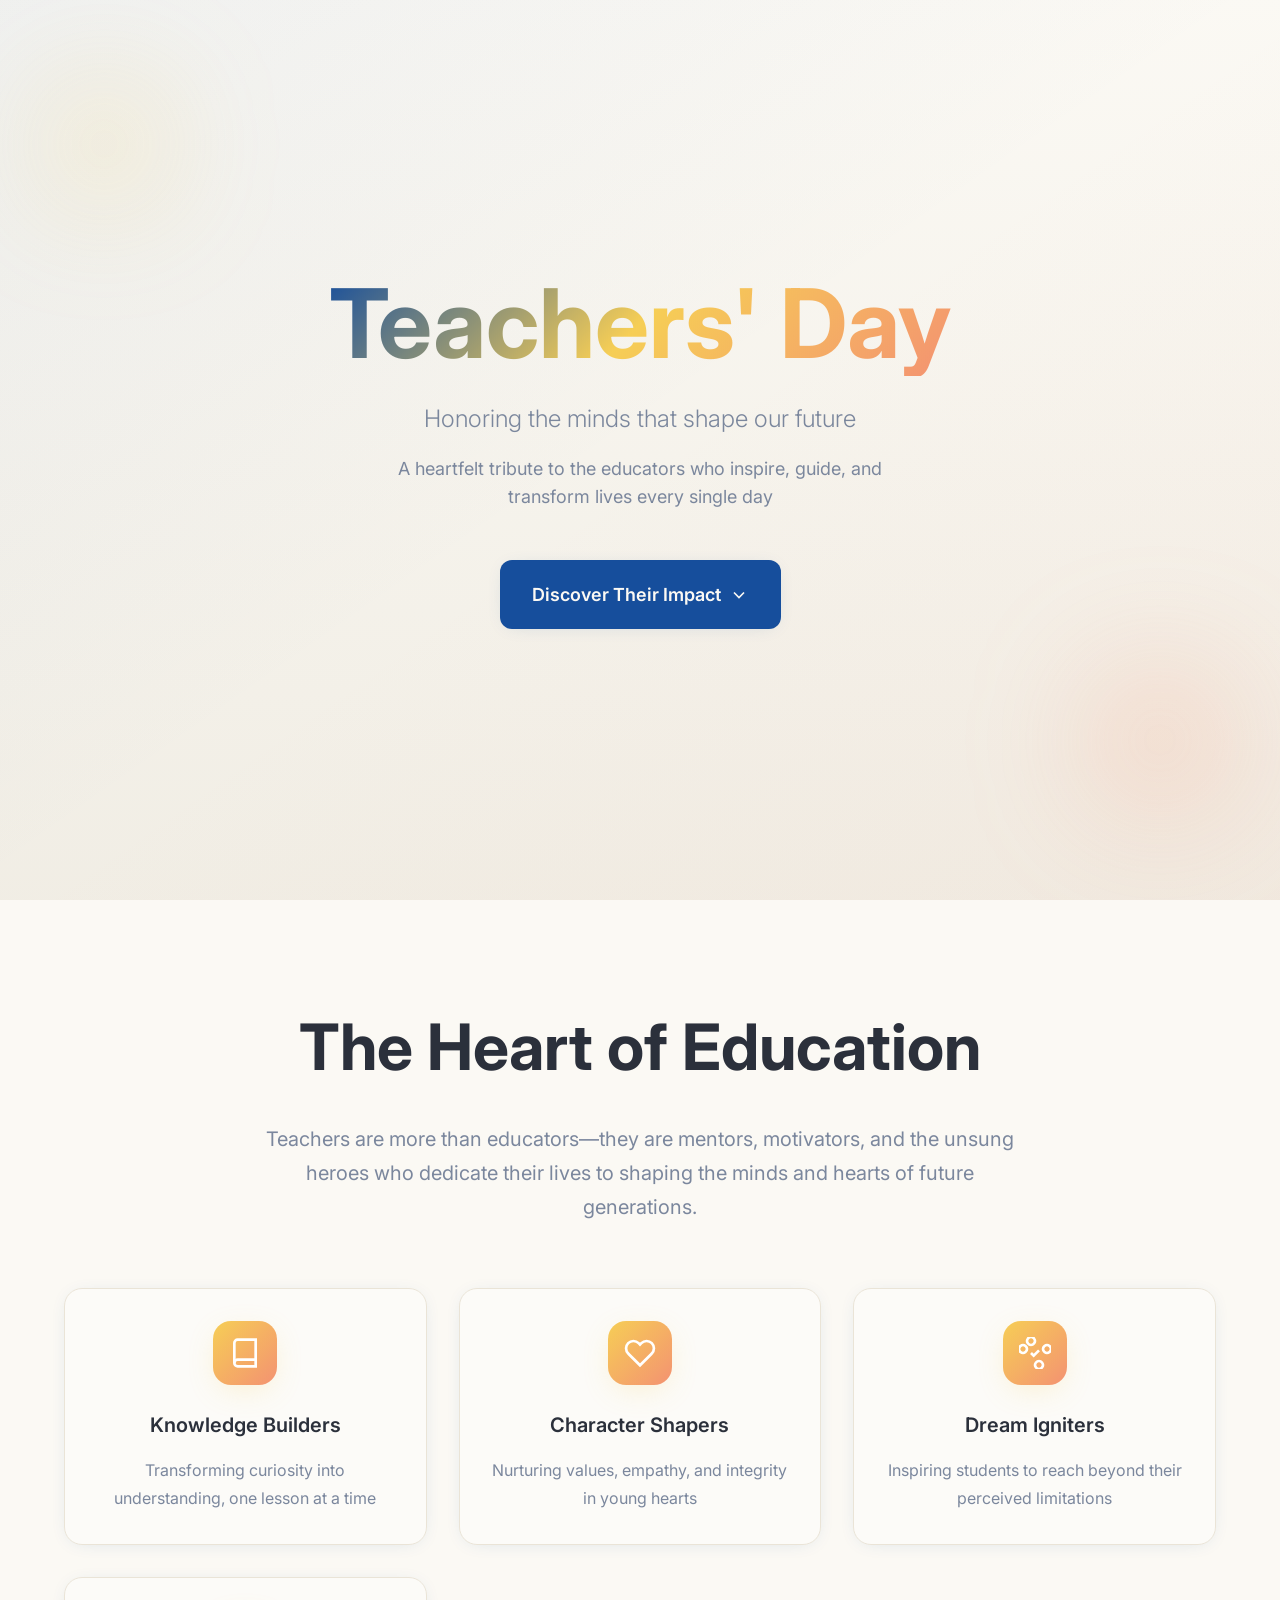
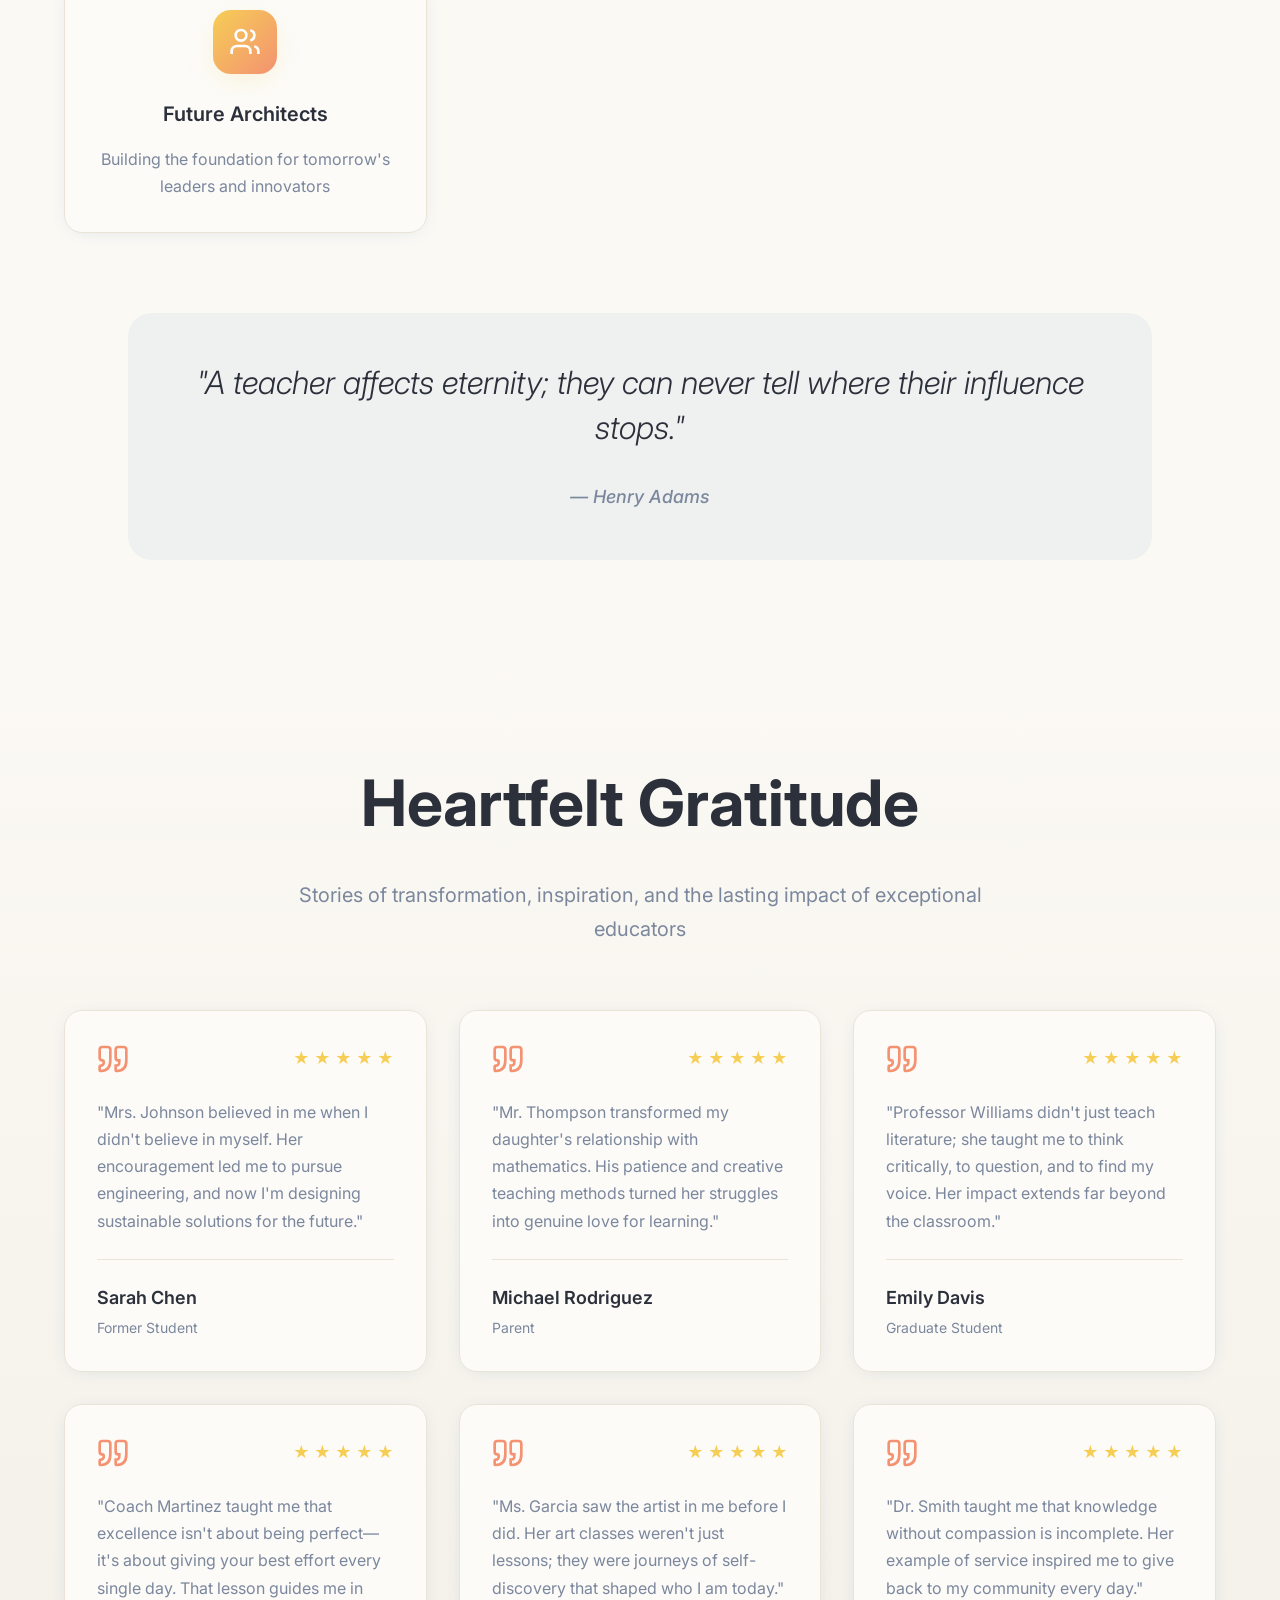
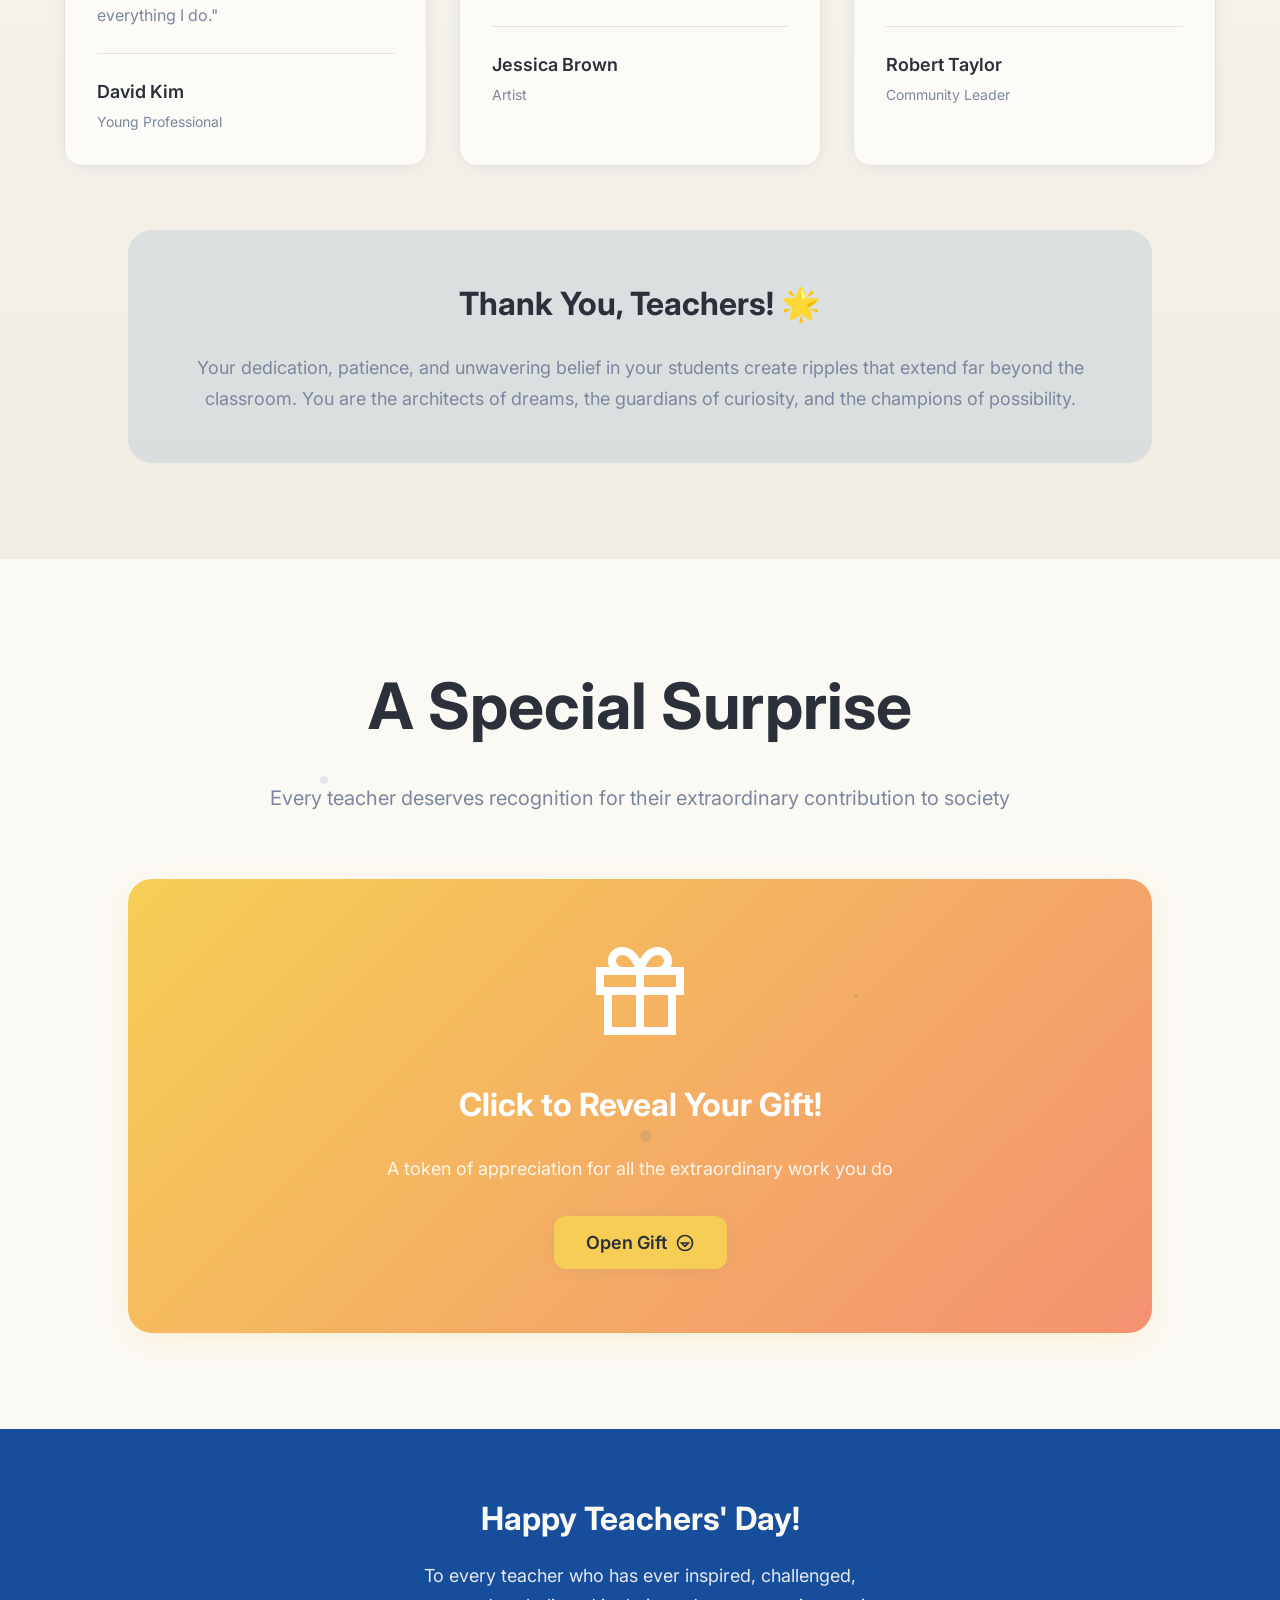
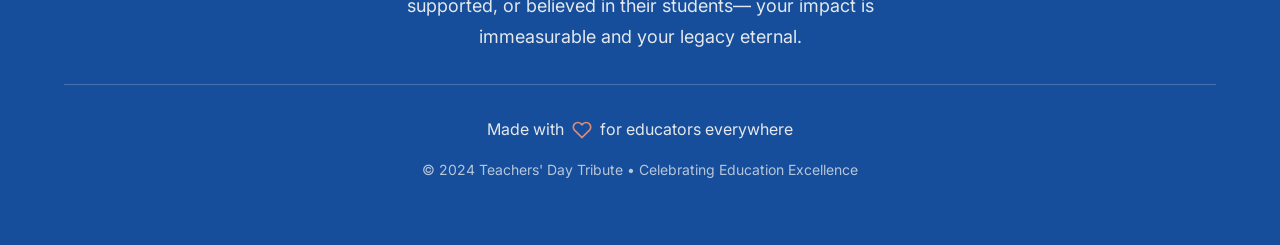
==== teachers-day.html @ 23c661ae "Add more slides to surprise section" ====
<!DOCTYPE html>
<html lang="en">
<head>
    <meta charset="UTF-8">
    <meta name="viewport" content="width=device-width, initial-scale=1.0">
    <link rel="preconnect" href="https://fonts.googleapis.com">
    <link rel="preconnect" href="https://fonts.gstatic.com" crossorigin>
    <link href="https://fonts.googleapis.com/css2?family=Inter:wght@300;400;500;600;700&display=swap" rel="stylesheet">
    <title>Teachers' Day - Honoring Our Educators</title>
    <meta name="description" content="A heartfelt tribute to teachers who shape minds and inspire dreams. Celebrating Teachers' Day with gratitude and appreciation." />
    <meta name="author" content="Teachers' Day Tribute" />
    
    <meta property="og:title" content="Teachers' Day - Honoring Our Educators" />
    <meta property="og:description" content="A heartfelt tribute to teachers who shape minds and inspire dreams. Celebrating Teachers' Day with gratitude and appreciation." />
    <meta property="og:type" content="website" />
    
    <link rel="stylesheet" href="teachers-day.css">
</head>
<body>
    <!-- Hero Section -->
    <section class="hero">
        <div class="hero-bg-elements">
            <div class="bg-gradient"></div>
            <div class="floating-circle floating-circle-1"></div>
            <div class="floating-circle floating-circle-2"></div>
        </div>
        
        <div class="container hero-content">
            <div class="hero-text">
                <h1 class="hero-title">Teachers' Day</h1>
                <p class="hero-subtitle">Honoring the minds that shape our future</p>
                <p class="hero-description">A heartfelt tribute to the educators who inspire, guide, and transform lives every single day</p>
            </div>
            
            <button class="btn btn-primary" onclick="scrollToSection('about')">
                Discover Their Impact
                <svg class="btn-icon" width="20" height="20" viewBox="0 0 24 24" fill="none" stroke="currentColor" stroke-width="2">
                    <polyline points="6 9 12 15 18 9"></polyline>
                </svg>
            </button>
        </div>
        
        <div class="scroll-indicator">
            <div class="scroll-mouse">
                <div class="scroll-wheel"></div>
            </div>
        </div>
    </section>

    <!-- About Section -->
    <section id="about" class="about">
        <div class="container">
            <div class="section-header">
                <h2 class="section-title">The Heart of Education</h2>
                <p class="section-description">
                    Teachers are more than educators—they are mentors, motivators, and the unsung heroes 
                    who dedicate their lives to shaping the minds and hearts of future generations.
                </p>
            </div>

            <div class="impact-grid">
                <div class="impact-card">
                    <div class="impact-icon">
                        <svg width="32" height="32" viewBox="0 0 24 24" fill="none" stroke="currentColor" stroke-width="2">
                            <path d="M4 19.5A2.5 2.5 0 0 1 6.5 17H20"></path>
                            <path d="M6.5 2H20v20H6.5A2.5 2.5 0 0 1 4 19.5v-15A2.5 2.5 0 0 1 6.5 2z"></path>
                        </svg>
                    </div>
                    <h3 class="impact-title">Knowledge Builders</h3>
                    <p class="impact-description">Transforming curiosity into understanding, one lesson at a time</p>
                </div>

                <div class="impact-card">
                    <div class="impact-icon">
                        <svg width="32" height="32" viewBox="0 0 24 24" fill="none" stroke="currentColor" stroke-width="2">
                            <path d="M20.84 4.61a5.5 5.5 0 0 0-7.78 0L12 5.67l-1.06-1.06a5.5 5.5 0 0 0-7.78 7.78l1.06 1.06L12 21.23l7.78-7.78 1.06-1.06a5.5 5.5 0 0 0 0-7.78z"></path>
                        </svg>
                    </div>
                    <h3 class="impact-title">Character Shapers</h3>
                    <p class="impact-description">Nurturing values, empathy, and integrity in young hearts</p>
                </div>

                <div class="impact-card">
                    <div class="impact-icon">
                        <svg width="32" height="32" viewBox="0 0 24 24" fill="none" stroke="currentColor" stroke-width="2">
                            <path d="M9 12l2 2 4-4"></path>
                            <path d="M21 12c-1 0-3-1-3-3s2-3 3-3 3 1 3 3-2 3-3 3"></path>
                            <path d="M3 12c1 0 3-1 3-3s-2-3-3-3-3 1-3 3 2 3 3 3"></path>
                            <path d="M12 3c0 1-1 3-3 3s-3-2-3-3 1-3 3-3 3 2 3 3"></path>
                            <path d="M12 21c0-1 1-3 3-3s3 2 3 3-1 3-3 3-3-2-3-3"></path>
                        </svg>
                    </div>
                    <h3 class="impact-title">Dream Igniters</h3>
                    <p class="impact-description">Inspiring students to reach beyond their perceived limitations</p>
                </div>

                <div class="impact-card">
                    <div class="impact-icon">
                        <svg width="32" height="32" viewBox="0 0 24 24" fill="none" stroke="currentColor" stroke-width="2">
                            <path d="M16 21v-2a4 4 0 0 0-4-4H6a4 4 0 0 0-4 4v2"></path>
                            <circle cx="9" cy="7" r="4"></circle>
                            <path d="M22 21v-2a4 4 0 0 0-3-3.87"></path>
                            <path d="M16 3.13a4 4 0 0 1 0 7.75"></path>
                        </svg>
                    </div>
                    <h3 class="impact-title">Future Architects</h3>
                    <p class="impact-description">Building the foundation for tomorrow's leaders and innovators</p>
                </div>
            </div>

            <div class="quote-section">
                <blockquote class="quote-text">
                    "A teacher affects eternity; they can never tell where their influence stops."
                </blockquote>
                <cite class="quote-author">— Henry Adams</cite>
            </div>
        </div>
    </section>

    <!-- Wishes Section -->
    <section id="wishes" class="wishes">
        <div class="container">
            <div class="section-header">
                <h2 class="section-title">Heartfelt Gratitude</h2>
                <p class="section-description">
                    Stories of transformation, inspiration, and the lasting impact of exceptional educators
                </p>
            </div>

            <div class="wishes-grid">
                <div class="wish-card">
                    <div class="wish-header">
                        <svg class="quote-icon" width="32" height="32" viewBox="0 0 24 24" fill="none" stroke="currentColor" stroke-width="2">
                            <path d="M3 21c3 0 7-1 7-8V5c0-1.25-.756-2.017-2-2H4c-1.25 0-2 .75-2 1.972V11c0 1.25.75 2 2 2 1 0 1 0 1 1v1c0 1-1 2-2 2s-1 .008-1 1.031V20c0 1 0 1 1 1z"></path>
                            <path d="M15 21c3 0 7-1 7-8V5c0-1.25-.757-2.017-2-2h-4c-1.25 0-2 .75-2 1.972V11c0 1.25.75 2 2 2h.75c0 2.25.25 4-2.75 4v3c0 1 0 1 1 1z"></path>
                        </svg>
                        <div class="stars">
                            <span class="star">★</span>
                            <span class="star">★</span>
                            <span class="star">★</span>
                            <span class="star">★</span>
                            <span class="star">★</span>
                        </div>
                    </div>
                    <p class="wish-message">
                        "Mrs. Johnson believed in me when I didn't believe in myself. Her encouragement led me to pursue engineering, and now I'm designing sustainable solutions for the future."
                    </p>
                    <div class="wish-author">
                        <h4 class="author-name">Sarah Chen</h4>
                        <p class="author-role">Former Student</p>
                    </div>
                </div>

                <div class="wish-card">
                    <div class="wish-header">
                        <svg class="quote-icon" width="32" height="32" viewBox="0 0 24 24" fill="none" stroke="currentColor" stroke-width="2">
                            <path d="M3 21c3 0 7-1 7-8V5c0-1.25-.756-2.017-2-2H4c-1.25 0-2 .75-2 1.972V11c0 1.25.75 2 2 2 1 0 1 0 1 1v1c0 1-1 2-2 2s-1 .008-1 1.031V20c0 1 0 1 1 1z"></path>
                            <path d="M15 21c3 0 7-1 7-8V5c0-1.25-.757-2.017-2-2h-4c-1.25 0-2 .75-2 1.972V11c0 1.25.75 2 2 2h.75c0 2.25.25 4-2.75 4v3c0 1 0 1 1 1z"></path>
                        </svg>
                        <div class="stars">
                            <span class="star">★</span>
                            <span class="star">★</span>
                            <span class="star">★</span>
                            <span class="star">★</span>
                            <span class="star">★</span>
                        </div>
                    </div>
                    <p class="wish-message">
                        "Mr. Thompson transformed my daughter's relationship with mathematics. His patience and creative teaching methods turned her struggles into genuine love for learning."
                    </p>
                    <div class="wish-author">
                        <h4 class="author-name">Michael Rodriguez</h4>
                        <p class="author-role">Parent</p>
                    </div>
                </div>

                <div class="wish-card">
                    <div class="wish-header">
                        <svg class="quote-icon" width="32" height="32" viewBox="0 0 24 24" fill="none" stroke="currentColor" stroke-width="2">
                            <path d="M3 21c3 0 7-1 7-8V5c0-1.25-.756-2.017-2-2H4c-1.25 0-2 .75-2 1.972V11c0 1.25.75 2 2 2 1 0 1 0 1 1v1c0 1-1 2-2 2s-1 .008-1 1.031V20c0 1 0 1 1 1z"></path>
                            <path d="M15 21c3 0 7-1 7-8V5c0-1.25-.757-2.017-2-2h-4c-1.25 0-2 .75-2 1.972V11c0 1.25.75 2 2 2h.75c0 2.25.25 4-2.75 4v3c0 1 0 1 1 1z"></path>
                        </svg>
                        <div class="stars">
                            <span class="star">★</span>
                            <span class="star">★</span>
                            <span class="star">★</span>
                            <span class="star">★</span>
                            <span class="star">★</span>
                        </div>
                    </div>
                    <p class="wish-message">
                        "Professor Williams didn't just teach literature; she taught me to think critically, to question, and to find my voice. Her impact extends far beyond the classroom."
                    </p>
                    <div class="wish-author">
                        <h4 class="author-name">Emily Davis</h4>
                        <p class="author-role">Graduate Student</p>
                    </div>
                </div>

                <div class="wish-card">
                    <div class="wish-header">
                        <svg class="quote-icon" width="32" height="32" viewBox="0 0 24 24" fill="none" stroke="currentColor" stroke-width="2">
                            <path d="M3 21c3 0 7-1 7-8V5c0-1.25-.756-2.017-2-2H4c-1.25 0-2 .75-2 1.972V11c0 1.25.75 2 2 2 1 0 1 0 1 1v1c0 1-1 2-2 2s-1 .008-1 1.031V20c0 1 0 1 1 1z"></path>
                            <path d="M15 21c3 0 7-1 7-8V5c0-1.25-.757-2.017-2-2h-4c-1.25 0-2 .75-2 1.972V11c0 1.25.75 2 2 2h.75c0 2.25.25 4-2.75 4v3c0 1 0 1 1 1z"></path>
                        </svg>
                        <div class="stars">
                            <span class="star">★</span>
                            <span class="star">★</span>
                            <span class="star">★</span>
                            <span class="star">★</span>
                            <span class="star">★</span>
                        </div>
                    </div>
                    <p class="wish-message">
                        "Coach Martinez taught me that excellence isn't about being perfect—it's about giving your best effort every single day. That lesson guides me in everything I do."
                    </p>
                    <div class="wish-author">
                        <h4 class="author-name">David Kim</h4>
                        <p class="author-role">Young Professional</p>
                    </div>
                </div>

                <div class="wish-card">
                    <div class="wish-header">
                        <svg class="quote-icon" width="32" height="32" viewBox="0 0 24 24" fill="none" stroke="currentColor" stroke-width="2">
                            <path d="M3 21c3 0 7-1 7-8V5c0-1.25-.756-2.017-2-2H4c-1.25 0-2 .75-2 1.972V11c0 1.25.75 2 2 2 1 0 1 0 1 1v1c0 1-1 2-2 2s-1 .008-1 1.031V20c0 1 0 1 1 1z"></path>
                            <path d="M15 21c3 0 7-1 7-8V5c0-1.25-.757-2.017-2-2h-4c-1.25 0-2 .75-2 1.972V11c0 1.25.75 2 2 2h.75c0 2.25.25 4-2.75 4v3c0 1 0 1 1 1z"></path>
                        </svg>
                        <div class="stars">
                            <span class="star">★</span>
                            <span class="star">★</span>
                            <span class="star">★</span>
                            <span class="star">★</span>
                            <span class="star">★</span>
                        </div>
                    </div>
                    <p class="wish-message">
                        "Ms. Garcia saw the artist in me before I did. Her art classes weren't just lessons; they were journeys of self-discovery that shaped who I am today."
                    </p>
                    <div class="wish-author">
                        <h4 class="author-name">Jessica Brown</h4>
                        <p class="author-role">Artist</p>
                    </div>
                </div>

                <div class="wish-card">
                    <div class="wish-header">
                        <svg class="quote-icon" width="32" height="32" viewBox="0 0 24 24" fill="none" stroke="currentColor" stroke-width="2">
                            <path d="M3 21c3 0 7-1 7-8V5c0-1.25-.756-2.017-2-2H4c-1.25 0-2 .75-2 1.972V11c0 1.25.75 2 2 2 1 0 1 0 1 1v1c0 1-1 2-2 2s-1 .008-1 1.031V20c0 1 0 1 1 1z"></path>
                            <path d="M15 21c3 0 7-1 7-8V5c0-1.25-.757-2.017-2-2h-4c-1.25 0-2 .75-2 1.972V11c0 1.25.75 2 2 2h.75c0 2.25.25 4-2.75 4v3c0 1 0 1 1 1z"></path>
                        </svg>
                        <div class="stars">
                            <span class="star">★</span>
                            <span class="star">★</span>
                            <span class="star">★</span>
                            <span class="star">★</span>
                            <span class="star">★</span>
                        </div>
                    </div>
                    <p class="wish-message">
                        "Dr. Smith taught me that knowledge without compassion is incomplete. Her example of service inspired me to give back to my community every day."
                    </p>
                    <div class="wish-author">
                        <h4 class="author-name">Robert Taylor</h4>
                        <p class="author-role">Community Leader</p>
                    </div>
                </div>
            </div>

            <div class="thank-you-section">
                <h3 class="thank-you-title">Thank You, Teachers! 🌟</h3>
                <p class="thank-you-text">
                    Your dedication, patience, and unwavering belief in your students create ripples 
                    that extend far beyond the classroom. You are the architects of dreams, 
                    the guardians of curiosity, and the champions of possibility.
                </p>
            </div>
        </div>
    </section>

    <!-- Surprise Section -->
    <section id="surprise" class="surprise">
        <div class="floating-elements">
            <div class="floating-dot dot-1"></div>
            <div class="floating-dot dot-2"></div>
            <div class="floating-dot dot-3"></div>
        </div>

        <div class="container">
            <div class="section-header">
                <h2 class="section-title">A Special Surprise</h2>
                <p class="section-description">
                    Every teacher deserves recognition for their extraordinary contribution to society
                </p>
            </div>

            <div class="surprise-content">
                <!-- Gift Box (Initially visible) -->
                <div id="gift-box" class="gift-box">
                    <div class="gift-icon">
                        <svg width="96" height="96" viewBox="0 0 24 24" fill="none" stroke="currentColor" stroke-width="2">
                            <polyline points="20 12 20 22 4 22 4 12"></polyline>
                            <rect x="2" y="7" width="20" height="5"></rect>
                            <line x1="12" y1="22" x2="12" y2="7"></line>
                            <path d="M12 7H7.5a2.5 2.5 0 0 1 0-5C11 2 12 7 12 7z"></path>
                            <path d="M12 7h4.5a2.5 2.5 0 0 0 0-5C13 2 12 7 12 7z"></path>
                        </svg>
                    </div>
                    <h3 class="gift-title">Click to Reveal Your Gift!</h3>
                    <p class="gift-description">A token of appreciation for all the extraordinary work you do</p>
                    <button class="btn btn-secondary" onclick="revealSurprise()">
                        Open Gift
                        <svg width="20" height="20" viewBox="0 0 24 24" fill="none" stroke="currentColor" stroke-width="2">
                            <path d="M21 12c0 4.97-4.03 9-9 9s-9-4.03-9-9 4.03-9 9-9 9 4.03 9 9z"></path>
                            <path d="M12 16l-4-4h8l-4 4z"></path>
                        </svg>
                    </button>
                </div>

                <!-- Revealed Content (Initially hidden) -->
                <div id="revealed-content" class="revealed-content hidden">
                    <div class="celebration-emoji">🏆✨</div>
                    <h3 class="celebration-title">You Are Officially Recognized!</h3>
                    <p class="celebration-description">
                        Your dedication, passion, and commitment to shaping young minds makes you 
                        a true hero in our society. This certificate celebrates your invaluable contribution.
                    </p>

                    <div class="achievements-grid">
                        <div class="achievement-card">
                            <svg class="achievement-icon" width="40" height="40" viewBox="0 0 24 24" fill="none" stroke="currentColor" stroke-width="2">
                                <circle cx="12" cy="8" r="7"></circle>
                                <polyline points="8.21 13.89 7 23 12 20 17 23 15.79 13.88"></polyline>
                            </svg>
                            <h4 class="achievement-title">Lifetime Achievement</h4>
                            <p class="achievement-description">For 40+ years of dedication to education excellence</p>
                        </div>

                        <div class="achievement-card">
                            <svg class="achievement-icon" width="40" height="40" viewBox="0 0 24 24" fill="none" stroke="currentColor" stroke-width="2">
                                <path d="M6 9H4.5a2.5 2.5 0 0 1 0-5H6"></path>
                                <path d="M18 9h1.5a2.5 2.5 0 0 0 0-5H18"></path>
                                <path d="M4 22h16l-1-5.57V15a7 7 0 0 0-14 0v1.43L4 22z"></path>
                            </svg>
                            <h4 class="achievement-title">Innovation Award</h4>
                            <p class="achievement-description">For revolutionizing teaching methods with technology</p>
                        </div>

                        <div class="achievement-card">
                            <svg class="achievement-icon" width="40" height="40" viewBox="0 0 24 24" fill="none" stroke="currentColor" stroke-width="2">
                                <path d="M21 12c0 4.97-4.03 9-9 9s-9-4.03-9-9 4.03-9 9-9 9 4.03 9 9z"></path>
                                <path d="M12 16l-4-4h8l-4 4z"></path>
                            </svg>
                            <h4 class="achievement-title">Inspiration Champion</h4>
                            <p class="achievement-description">For transforming thousands of lives through mentorship</p>
                        </div>
                    </div>

                    <div class="final-message">
                        <h4 class="final-title">"Teachers: The Architects of Tomorrow"</h4>
                        <p class="final-text">
                            Thank you for your endless patience, boundless creativity, and 
                            unwavering belief in every student's potential. You are truly making the world a better place.
                        </p>
                    </div>

                    <!-- Photo & Video Gallery -->
                    <div id="memory-gallery" class="memory-gallery hidden">
                        <div class="gallery-header">
                            <svg class="gallery-icon" width="24" height="24" viewBox="0 0 24 24" fill="none" stroke="currentColor" stroke-width="2">
                                <path d="M23 19a2 2 0 0 1-2 2H3a2 2 0 0 1-2-2V8a2 2 0 0 1 2-2h4l2-3h6l2 3h4a2 2 0 0 1 2 2z"></path>
                                <circle cx="12" cy="13" r="4"></circle>
                            </svg>
                            <h4 class="gallery-title">Memory Lane</h4>
                            <svg class="gallery-icon" width="24" height="24" viewBox="0 0 24 24" fill="none" stroke="currentColor" stroke-width="2">
                                <polygon points="5 3 19 12 5 21 5 3"></polygon>
                            </svg>
                        </div>

                        <div class="gallery-container">
                            <div class="media-display">
                                <div class="media-content">
                                    <img id="current-media" src="https://images.unsplash.com/photo-1573496359142-b8d87734a5a2?w=800&h=600&fit=crop" alt="Inspiring Classroom Moments" class="media-item active">
                                </div>
                                
                                <button class="nav-btn nav-prev" onclick="prevSlide()">
                                    <svg width="16" height="16" viewBox="0 0 24 24" fill="none" stroke="currentColor" stroke-width="2">
                                        <polyline points="15 18 9 12 15 6"></polyline>
                                    </svg>
                                </button>
                                <button class="nav-btn nav-next" onclick="nextSlide()">
                                    <svg width="16" height="16" viewBox="0 0 24 24" fill="none" stroke="currentColor" stroke-width="2">
                                        <polyline points="9 18 15 12 9 6"></polyline>
                                    </svg>
                                </button>
                            </div>

                            <div class="media-info">
                                <h5 id="media-title" class="media-title">Inspiring Classroom Moments</h5>
                                <p id="media-description" class="media-description">Capturing the magic of learning in action</p>
                            </div>

                            <div class="thumbnail-nav">
                                <button class="thumbnail active" onclick="showSlide(0)" data-index="0">
                                    <img src="https://images.unsplash.com/photo-1573496359142-b8d87734a5a2?w=800&h=600&fit=crop" alt="Slide 1">
                                </button>
                                <button class="thumbnail" onclick="showSlide(1)" data-index="1">
                                    <img src="https://images.unsplash.com/photo-1580894894513-541e068a3e2b?w=800&h=600&fit=crop" alt="Slide 2">
                                </button>
                                <button class="thumbnail video-thumb" onclick="showSlide(2)" data-index="2">
                                    <img src="https://images.unsplash.com/photo-1524178232363-1fb2b075b655?w=800&h=600&fit=crop" alt="Slide 3">
                                    <div class="play-icon">
                                        <svg width="16" height="16" viewBox="0 0 24 24" fill="none" stroke="currentColor" stroke-width="2">
                                            <polygon points="5 3 19 12 5 21 5 3"></polygon>
                                        </svg>
                                    </div>
                                </button>
                                <button class="thumbnail" onclick="showSlide(3)" data-index="3">
                                    <img src="https://images.unsplash.com/photo-1509062522246-3755977927d7?w=800&h=600&fit=crop" alt="Slide 4">
                                </button>
                                <button class="thumbnail" onclick="showSlide(4)" data-index="4">
                                    <img src="https://images.unsplash.com/photo-1571019613454-1cb2f99b2d8b?w=800&h=600&fit=crop" alt="Slide 5">
                                </button>
                                <button class="thumbnail video-thumb" onclick="showSlide(5)" data-index="5">
                                    <img src="https://images.unsplash.com/photo-1503676260728-1c00da094a0b?w=800&h=600&fit=crop" alt="Slide 6">
                                    <div class="play-icon">
                                        <svg width="16" height="16" viewBox="0 0 24 24" fill="none" stroke="currentColor" stroke-width="2">
                                            <polygon points="5 3 19 12 5 21 5 3"></polygon>
                                        </svg>
                                    </div>
                                </button>
                                <button class="thumbnail" onclick="showSlide(6)" data-index="6">
                                    <img src="https://images.unsplash.com/photo-1544717297-fa95b6ee9643?w=800&h=600&fit=crop" alt="Slide 7">
                                </button>
                                <button class="thumbnail video-thumb" onclick="showSlide(7)" data-index="7">
                                    <img src="https://images.unsplash.com/photo-1523050854058-8df90110c9d1?w=800&h=600&fit=crop" alt="Slide 8">
                                    <div class="play-icon">
                                        <svg width="16" height="16" viewBox="0 0 24 24" fill="none" stroke="currentColor" stroke-width="2">
                                            <polygon points="5 3 19 12 5 21 5 3"></polygon>
                                        </svg>
                                    </div>
                                </button>
                            </div>

                            <div class="slide-counter">
                                <span id="slide-counter">1 of 8</span>
                            </div>
                        </div>
                    </div>
                </div>
            </div>
        </div>
    </section>

    <!-- Footer -->
    <footer class="footer">
        <div class="container">
            <div class="footer-content">
                <h3 class="footer-title">Happy Teachers' Day!</h3>
                <p class="footer-description">
                    To every teacher who has ever inspired, challenged, supported, or believed in their students—
                    your impact is immeasurable and your legacy eternal.
                </p>
                
                <div class="footer-credits">
                    <div class="made-with-love">
                        <span>Made with</span>
                        <svg class="heart-icon" width="20" height="20" viewBox="0 0 24 24" fill="none" stroke="currentColor" stroke-width="2">
                            <path d="M20.84 4.61a5.5 5.5 0 0 0-7.78 0L12 5.67l-1.06-1.06a5.5 5.5 0 0 0-7.78 7.78l1.06 1.06L12 21.23l7.78-7.78 1.06-1.06a5.5 5.5 0 0 0 0-7.78z"></path>
                        </svg>
                        <span>for educators everywhere</span>
                    </div>
                    <p class="copyright">© 2024 Teachers' Day Tribute • Celebrating Education Excellence</p>
                </div>
            </div>
        </div>
    </footer>

    <script>
        // Media items data
        const mediaItems = [
            {
                type: "image",
                src: "https://images.unsplash.com/photo-1573496359142-b8d87734a5a2?w=800&h=600&fit=crop",
                title: "Inspiring Classroom Moments",
                description: "Capturing the magic of learning in action"
            },
            {
                type: "image", 
                src: "https://images.unsplash.com/photo-1580894894513-541e068a3e2b?w=800&h=600&fit=crop",
                title: "Student Success Stories",
                description: "Celebrating achievements and breakthroughs"
            },
            {
                type: "video",
                src: "https://www.w3schools.com/html/mov_bbb.mp4",
                poster: "https://images.unsplash.com/photo-1524178232363-1fb2b075b655?w=800&h=600&fit=crop",
                title: "Teacher Appreciation Video",
                description: "A heartfelt message from students around the world"
            },
            {
                type: "image",
                src: "https://images.unsplash.com/photo-1509062522246-3755977927d7?w=800&h=600&fit=crop",
                title: "Global Education Impact",
                description: "Teachers making a difference worldwide"
            },
            {
                type: "image",
                src: "https://images.unsplash.com/photo-1571019613454-1cb2f99b2d8b?w=800&h=600&fit=crop",
                title: "Science Lab Adventures",
                description: "Hands-on learning experiences that spark curiosity"
            },
            {
                type: "video",
                src: "https://sample-videos.com/zip/10/mp4/SampleVideo_1280x720_1mb.mp4",
                poster: "https://images.unsplash.com/photo-1503676260728-1c00da094a0b?w=800&h=600&fit=crop",
                title: "Creative Teaching Methods",
                description: "Innovative approaches to engage every learner"
            },
            {
                type: "image",
                src: "https://images.unsplash.com/photo-1544717297-fa95b6ee9643?w=800&h=600&fit=crop",
                title: "Art & Creativity Sessions",
                description: "Nurturing artistic expression and imagination"
            },
            {
                type: "video",
                src: "https://www.learningcontainer.com/wp-content/uploads/2020/05/sample-mp4-file.mp4",
                poster: "https://images.unsplash.com/photo-1523050854058-8df90110c9d1?w=800&h=600&fit=crop",
                title: "Graduation Celebrations",
                description: "Proud moments of achievement and success"
            }
        ];

        let currentSlide = 0;

        // Smooth scroll function
        function scrollToSection(sectionId) {
            document.getElementById(sectionId).scrollIntoView({ 
                behavior: 'smooth' 
            });
        }

        // Reveal surprise function
        function revealSurprise() {
            const giftBox = document.getElementById('gift-box');
            const revealedContent = document.getElementById('revealed-content');
            
            giftBox.style.opacity = '0';
            giftBox.style.transform = 'scale(0.9)';
            
            setTimeout(() => {
                giftBox.classList.add('hidden');
                revealedContent.classList.remove('hidden');
                revealedContent.style.animation = 'fadeInUp 0.8s ease-out';
                
                // Show gallery after delay
                setTimeout(() => {
                    const gallery = document.getElementById('memory-gallery');
                    gallery.classList.remove('hidden');
                    gallery.style.animation = 'fadeInUp 0.8s ease-out 0.3s both';
                }, 1000);
            }, 400);
        }

        // Gallery navigation functions
        function showSlide(index) {
            currentSlide = index;
            updateSlide();
        }

        function nextSlide() {
            currentSlide = (currentSlide + 1) % mediaItems.length;
            updateSlide();
        }

        function prevSlide() {
            currentSlide = (currentSlide - 1 + mediaItems.length) % mediaItems.length;
            updateSlide();
        }

        function updateSlide() {
            const mediaContent = document.querySelector('.media-content');
            const mediaTitle = document.getElementById('media-title');
            const mediaDescription = document.getElementById('media-description');
            const slideCounter = document.getElementById('slide-counter');
            const thumbnails = document.querySelectorAll('.thumbnail');
            const currentItem = mediaItems[currentSlide];

            // Update active thumbnail
            thumbnails.forEach((thumb, index) => {
                thumb.classList.toggle('active', index === currentSlide);
            });

            // Update main media
            if (currentItem.type === 'image') {
                mediaContent.innerHTML = `<img src="${currentItem.src}" alt="${currentItem.title}" class="media-item active">`;
            } else {
                mediaContent.innerHTML = `<video src="${currentItem.src}" poster="${currentItem.poster}" controls class="media-item active"></video>`;
            }

            // Update info
            mediaTitle.textContent = currentItem.title;
            mediaDescription.textContent = currentItem.description;
            slideCounter.textContent = `${currentSlide + 1} of ${mediaItems.length}`;

            // Add slide animation
            const mediaItem = document.querySelector('.media-item');
            mediaItem.style.animation = 'slideInRight 0.5s ease-out';
        }

        // Initialize animations on scroll
        function handleScrollAnimations() {
            const elements = document.querySelectorAll('.impact-card, .wish-card, .achievement-card');
            
            elements.forEach((element, index) => {
                const rect = element.getBoundingClientRect();
                const isVisible = rect.top < window.innerHeight && rect.bottom > 0;
                
                if (isVisible && !element.classList.contains('animated')) {
                    element.classList.add('animated');
                    element.style.animation = `fadeInUp 0.8s ease-out ${index * 0.1}s both`;
                }
            });
        }

        // Event listeners
        window.addEventListener('scroll', handleScrollAnimations);
        window.addEventListener('load', handleScrollAnimations);
    </script>
</body>
</html>
---- teachers-day.css ----
/* Reset and Base Styles */
* {
    margin: 0;
    padding: 0;
    box-sizing: border-box;
}

html {
    scroll-behavior: smooth;
    font-size: 16px;
}

body {
    font-family: 'Inter', 'system-ui', sans-serif;
    line-height: 1.6;
    color: hsl(220, 15%, 20%);
    background-color: hsl(43, 47%, 97%);
}

/* Design System Variables */
:root {
    /* Educational color palette */
    --background: hsl(43, 47%, 97%);
    --foreground: hsl(220, 15%, 20%);
    --card: hsl(43, 47%, 98%);
    --card-foreground: hsl(220, 15%, 20%);
    --primary: hsl(215, 75%, 35%);
    --primary-foreground: hsl(43, 47%, 97%);
    --secondary: hsl(45, 90%, 65%);
    --secondary-foreground: hsl(220, 15%, 20%);
    --muted: hsl(43, 30%, 92%);
    --muted-foreground: hsl(220, 15%, 55%);
    --accent: hsl(15, 85%, 70%);
    --accent-foreground: hsl(220, 15%, 20%);
    --border: hsl(43, 30%, 88%);
    
    /* Gradients */
    --gradient-primary: linear-gradient(135deg, hsl(215, 75%, 35%), hsl(220, 70%, 45%));
    --gradient-warm: linear-gradient(135deg, hsl(45, 90%, 65%), hsl(15, 85%, 70%));
    --gradient-hero: linear-gradient(135deg, hsl(215, 75%, 35%), hsl(45, 90%, 65%), hsl(15, 85%, 70%));
    --gradient-subtle: linear-gradient(to bottom, hsl(43, 47%, 97%), hsl(43, 30%, 92%));
    
    /* Shadows */
    --shadow-soft: 0 2px 20px -8px hsl(215, 75%, 35%, 0.2);
    --shadow-warm: 0 8px 32px -8px hsl(45, 90%, 65%, 0.3);
    --shadow-elevated: 0 16px 40px -12px hsl(220, 15%, 20%, 0.15);
    
    /* Transitions */
    --transition-smooth: all 0.4s cubic-bezier(0.4, 0, 0.2, 1);
    --transition-gentle: all 0.3s ease-out;
    
    --radius: 0.75rem;
}

/* Container */
.container {
    max-width: 1200px;
    margin: 0 auto;
    padding: 0 1.5rem;
}

/* Typography */
.section-title {
    font-size: clamp(2.5rem, 5vw, 4rem);
    font-weight: 700;
    color: var(--foreground);
    margin-bottom: 1.5rem;
    text-align: center;
}

.section-description {
    font-size: 1.25rem;
    color: var(--muted-foreground);
    text-align: center;
    max-width: 48rem;
    margin: 0 auto 4rem;
    line-height: 1.7;
}

.section-header {
    margin-bottom: 4rem;
}

/* Buttons */
.btn {
    display: inline-flex;
    align-items: center;
    justify-content: center;
    gap: 0.5rem;
    padding: 1rem 2rem;
    font-size: 1.125rem;
    font-weight: 600;
    border-radius: var(--radius);
    border: none;
    cursor: pointer;
    transition: var(--transition-smooth);
    text-decoration: none;
    font-family: inherit;
}

.btn-primary {
    background-color: var(--primary);
    color: var(--primary-foreground);
    box-shadow: var(--shadow-soft);
}

.btn-primary:hover {
    background-color: hsl(215, 75%, 30%);
    box-shadow: var(--shadow-warm);
    transform: translateY(-2px);
}

.btn-secondary {
    background-color: var(--secondary);
    color: var(--secondary-foreground);
    box-shadow: var(--shadow-soft);
}

.btn-secondary:hover {
    background-color: hsl(45, 90%, 60%);
    box-shadow: var(--shadow-warm);
    transform: translateY(-2px);
}

.btn-icon {
    transition: var(--transition-gentle);
}

.btn:hover .btn-icon {
    transform: translateY(2px);
}

/* Utility Classes */
.hidden {
    display: none !important;
}

/* Hero Section */
.hero {
    min-height: 100vh;
    display: flex;
    align-items: center;
    justify-content: center;
    position: relative;
    background: var(--gradient-subtle);
    overflow: hidden;
}

.hero-bg-elements {
    position: absolute;
    inset: 0;
}

.bg-gradient {
    position: absolute;
    inset: 0;
    background: linear-gradient(to bottom right, hsl(215, 75%, 35%, 0.05), transparent, hsl(15, 85%, 70%, 0.05));
}

.floating-circle {
    position: absolute;
    border-radius: 50%;
    filter: blur(60px);
    animation: float 6s ease-in-out infinite;
}

.floating-circle-1 {
    top: 5rem;
    left: 2.5rem;
    width: 8rem;
    height: 8rem;
    background-color: hsl(45, 90%, 65%, 0.2);
}

.floating-circle-2 {
    bottom: 5rem;
    right: 2.5rem;
    width: 10rem;
    height: 10rem;
    background-color: hsl(15, 85%, 70%, 0.2);
    animation-delay: -3s;
}

.hero-content {
    text-align: center;
    position: relative;
    z-index: 10;
}

.hero-text {
    animation: fadeInUp 0.8s ease-out;
}

.hero-title {
    font-size: clamp(3.5rem, 8vw, 6rem);
    font-weight: 700;
    background: var(--gradient-hero);
    -webkit-background-clip: text;
    -webkit-text-fill-color: transparent;
    background-clip: text;
    margin-bottom: 1.5rem;
    line-height: 1.1;
}

.hero-subtitle {
    font-size: clamp(1.25rem, 3vw, 1.5rem);
    color: var(--muted-foreground);
    margin-bottom: 1rem;
    font-weight: 300;
}

.hero-description {
    font-size: 1.125rem;
    color: var(--muted-foreground);
    margin-bottom: 3rem;
    max-width: 32rem;
    margin-left: auto;
    margin-right: auto;
}

.btn-primary {
    animation: fadeInUp 0.8s ease-out 0.3s both;
    font-size: 1.125rem;
    padding: 1.5rem 2rem;
}

.scroll-indicator {
    position: absolute;
    bottom: 2rem;
    left: 50%;
    transform: translateX(-50%);
    animation: bounce 2s infinite;
}

.scroll-mouse {
    width: 1.5rem;
    height: 2.5rem;
    border: 2px solid hsl(var(--muted-foreground), 0.3);
    border-radius: 1rem;
    display: flex;
    justify-content: center;
    padding-top: 0.5rem;
}

.scroll-wheel {
    width: 0.25rem;
    height: 0.75rem;
    background-color: hsl(var(--muted-foreground), 0.3);
    border-radius: 0.125rem;
    animation: pulse 2s infinite;
}

/* About Section */
.about {
    padding: 6rem 0;
    background-color: var(--background);
}

.impact-grid {
    display: grid;
    grid-template-columns: repeat(auto-fit, minmax(280px, 1fr));
    gap: 2rem;
    margin-bottom: 5rem;
}

.impact-card {
    background: var(--card);
    padding: 2rem;
    border-radius: calc(var(--radius) * 1.5);
    text-align: center;
    box-shadow: var(--shadow-soft);
    transition: var(--transition-smooth);
    border: 1px solid var(--border);
}

.impact-card:hover {
    transform: translateY(-8px);
    box-shadow: var(--shadow-elevated);
}

.impact-icon {
    width: 4rem;
    height: 4rem;
    background: var(--gradient-warm);
    border-radius: calc(var(--radius) * 1.5);
    display: flex;
    align-items: center;
    justify-content: center;
    margin: 0 auto 1.5rem;
    box-shadow: var(--shadow-warm);
}

.impact-icon svg {
    color: white;
}

.impact-title {
    font-size: 1.25rem;
    font-weight: 600;
    color: var(--foreground);
    margin-bottom: 1rem;
}

.impact-description {
    color: var(--muted-foreground);
    line-height: 1.7;
}

.quote-section {
    background: hsl(215, 75%, 35%, 0.05);
    border-radius: calc(var(--radius) * 2);
    padding: 3rem;
    text-align: center;
    max-width: 64rem;
    margin: 0 auto;
}

.quote-text {
    font-size: clamp(1.5rem, 3vw, 2rem);
    font-weight: 300;
    color: var(--foreground);
    margin-bottom: 2rem;
    font-style: italic;
    line-height: 1.4;
}

.quote-author {
    font-size: 1.125rem;
    color: var(--muted-foreground);
    font-weight: 500;
}

/* Wishes Section */
.wishes {
    padding: 6rem 0;
    background: var(--gradient-subtle);
}

.wishes-grid {
    display: grid;
    grid-template-columns: repeat(auto-fit, minmax(350px, 1fr));
    gap: 2rem;
    margin-bottom: 4rem;
}

.wish-card {
    background: var(--card);
    padding: 2rem;
    border-radius: calc(var(--radius) * 1.5);
    box-shadow: var(--shadow-soft);
    transition: var(--transition-smooth);
    border: 1px solid var(--border);
}

.wish-card:hover {
    transform: translateY(-8px);
    box-shadow: var(--shadow-elevated);
}

.wish-header {
    display: flex;
    align-items: center;
    justify-content: space-between;
    margin-bottom: 1.5rem;
}

.quote-icon {
    color: var(--accent);
    flex-shrink: 0;
}

.stars {
    display: flex;
    gap: 0.25rem;
}

.star {
    color: var(--secondary);
    font-size: 1rem;
}

.wish-message {
    color: var(--muted-foreground);
    line-height: 1.7;
    margin-bottom: 1.5rem;
    font-size: 1rem;
}

.wish-author {
    border-top: 1px solid var(--border);
    padding-top: 1.5rem;
}

.author-name {
    font-size: 1.125rem;
    font-weight: 600;
    color: var(--foreground);
    margin-bottom: 0.25rem;
}

.author-role {
    font-size: 0.875rem;
    color: var(--muted-foreground);
}

.thank-you-section {
    background: hsl(215, 75%, 35%, 0.1);
    border-radius: calc(var(--radius) * 2);
    padding: 3rem;
    text-align: center;
    max-width: 64rem;
    margin: 0 auto;
}

.thank-you-title {
    font-size: 2rem;
    font-weight: 700;
    color: var(--foreground);
    margin-bottom: 1.5rem;
}

.thank-you-text {
    font-size: 1.125rem;
    color: var(--muted-foreground);
    line-height: 1.7;
}

/* Surprise Section */
.surprise {
    padding: 6rem 0;
    background-color: var(--background);
    position: relative;
    overflow: hidden;
}

.floating-elements {
    position: absolute;
    inset: 0;
}

.floating-dot {
    position: absolute;
    border-radius: 50%;
    background-color: var(--primary);
    opacity: 0.1;
}

.dot-1 {
    width: 0.5rem;
    height: 0.5rem;
    top: 25%;
    left: 25%;
    animation: pulse 2s infinite;
}

.dot-2 {
    width: 0.25rem;
    height: 0.25rem;
    top: 50%;
    right: 33%;
    animation: ping 2s infinite;
}

.dot-3 {
    width: 0.75rem;
    height: 0.75rem;
    bottom: 33%;
    left: 50%;
    animation: bounce 2s infinite;
}

.surprise-content {
    max-width: 64rem;
    margin: 0 auto;
    text-align: center;
}

/* Gift Box */
.gift-box {
    background: var(--gradient-warm);
    border-radius: calc(var(--radius) * 2);
    padding: 4rem;
    box-shadow: var(--shadow-warm);
    transition: var(--transition-smooth);
}

.gift-icon {
    margin-bottom: 2rem;
}

.gift-icon svg {
    color: white;
}

.gift-title {
    font-size: 2rem;
    font-weight: 700;
    color: white;
    margin-bottom: 1.5rem;
}

.gift-description {
    font-size: 1.125rem;
    color: rgba(255, 255, 255, 0.9);
    margin-bottom: 2rem;
    line-height: 1.7;
}

/* Revealed Content */
.revealed-content {
    background: var(--card);
    border-radius: calc(var(--radius) * 2);
    padding: 3rem;
    box-shadow: var(--shadow-elevated);
    border: 1px solid var(--border);
}

.celebration-emoji {
    font-size: 4rem;
    margin-bottom: 2rem;
}

.celebration-title {
    font-size: clamp(2rem, 4vw, 2.5rem);
    font-weight: 700;
    background: var(--gradient-hero);
    -webkit-background-clip: text;
    -webkit-text-fill-color: transparent;
    background-clip: text;
    margin-bottom: 2rem;
}

.celebration-description {
    font-size: 1.25rem;
    color: var(--muted-foreground);
    line-height: 1.7;
    margin-bottom: 3rem;
    max-width: 32rem;
    margin-left: auto;
    margin-right: auto;
}

.achievements-grid {
    display: grid;
    grid-template-columns: repeat(auto-fit, minmax(280px, 1fr));
    gap: 1.5rem;
    margin-bottom: 3rem;
}

.achievement-card {
    background: hsl(215, 75%, 35%, 0.05);
    border-radius: var(--radius);
    padding: 1.5rem;
    text-align: center;
    transition: var(--transition-gentle);
    border: 1px solid var(--border);
}

.achievement-card:hover {
    box-shadow: var(--shadow-warm);
    transform: translateY(-2px);
}

.achievement-icon {
    color: var(--primary);
    margin-bottom: 1rem;
}

.achievement-title {
    font-size: 1.125rem;
    font-weight: 600;
    color: var(--foreground);
    margin-bottom: 0.5rem;
}

.achievement-description {
    font-size: 0.875rem;
    color: var(--muted-foreground);
    line-height: 1.5;
}

.final-message {
    background: hsl(215, 75%, 35%, 0.1);
    border-radius: calc(var(--radius) * 1.5);
    padding: 2rem;
    margin-bottom: 3rem;
}

.final-title {
    font-size: 1.5rem;
    font-weight: 700;
    color: var(--foreground);
    margin-bottom: 1rem;
}

.final-text {
    color: var(--muted-foreground);
    font-size: 1.125rem;
    line-height: 1.7;
}

/* Memory Gallery */
.memory-gallery {
    margin-top: 3rem;
}

.gallery-header {
    display: flex;
    align-items: center;
    justify-content: center;
    gap: 0.5rem;
    margin-bottom: 2rem;
}

.gallery-icon {
    color: var(--accent);
}

.gallery-title {
    font-size: 1.5rem;
    font-weight: 700;
    color: var(--foreground);
}

.gallery-container {
    max-width: 64rem;
    margin: 0 auto;
}

.media-display {
    position: relative;
    background: var(--card);
    border-radius: calc(var(--radius) * 2);
    overflow: hidden;
    box-shadow: var(--shadow-elevated);
    margin-bottom: 1.5rem;
}

.media-content {
    aspect-ratio: 16/9;
    position: relative;
}

.media-item {
    width: 100%;
    height: 100%;
    object-fit: cover;
    display: block;
}

.nav-btn {
    position: absolute;
    top: 50%;
    transform: translateY(-50%);
    background: var(--secondary);
    color: var(--secondary-foreground);
    border: none;
    width: 3rem;
    height: 3rem;
    border-radius: 50%;
    display: flex;
    align-items: center;
    justify-content: center;
    cursor: pointer;
    box-shadow: var(--shadow-soft);
    transition: var(--transition-gentle);
    opacity: 0.9;
}

.nav-btn:hover {
    opacity: 1;
    box-shadow: var(--shadow-warm);
    transform: translateY(-50%) scale(1.05);
}

.nav-prev {
    left: 1rem;
}

.nav-next {
    right: 1rem;
}

.media-info {
    background: var(--gradient-subtle);
    padding: 1.5rem;
}

.media-title {
    font-size: 1.25rem;
    font-weight: 600;
    color: var(--foreground);
    margin-bottom: 0.5rem;
}

.media-description {
    color: var(--muted-foreground);
    line-height: 1.6;
}

.thumbnail-nav {
    display: flex;
    justify-content: center;
    gap: 0.75rem;
    margin-bottom: 1rem;
    flex-wrap: wrap;
}

.thumbnail {
    position: relative;
    width: 5rem;
    height: 3rem;
    border-radius: 0.5rem;
    overflow: hidden;
    border: 2px solid transparent;
    cursor: pointer;
    transition: var(--transition-gentle);
    opacity: 0.7;
    background: none;
    padding: 0;
}

.thumbnail:hover {
    opacity: 1;
    transform: scale(1.05);
}

.thumbnail.active {
    border-color: var(--accent);
    box-shadow: var(--shadow-warm);
    opacity: 1;
}

.thumbnail img {
    width: 100%;
    height: 100%;
    object-fit: cover;
}

.video-thumb .play-icon {
    position: absolute;
    inset: 0;
    display: flex;
    align-items: center;
    justify-content: center;
    background: rgba(0, 0, 0, 0.3);
}

.play-icon svg {
    color: white;
    filter: drop-shadow(0 2px 4px rgba(0, 0, 0, 0.3));
}

.slide-counter {
    text-align: center;
}

.slide-counter span {
    font-size: 0.875rem;
    color: var(--muted-foreground);
}

/* Footer */
.footer {
    background-color: var(--primary);
    color: var(--primary-foreground);
    padding: 4rem 0;
}

.footer-content {
    text-align: center;
}

.footer-title {
    font-size: 2rem;
    font-weight: 700;
    margin-bottom: 1rem;
}

.footer-description {
    font-size: 1.125rem;
    line-height: 1.7;
    margin-bottom: 2rem;
    max-width: 32rem;
    margin-left: auto;
    margin-right: auto;
    opacity: 0.9;
}

.footer-credits {
    border-top: 1px solid rgba(255, 255, 255, 0.2);
    padding-top: 2rem;
}

.made-with-love {
    display: flex;
    align-items: center;
    justify-content: center;
    gap: 0.5rem;
    margin-bottom: 1rem;
    opacity: 0.9;
}

.heart-icon {
    color: var(--accent);
    animation: pulse 2s infinite;
}

.copyright {
    font-size: 0.875rem;
    opacity: 0.7;
}

/* Animations */
@keyframes fadeInUp {
    from {
        opacity: 0;
        transform: translateY(40px);
    }
    to {
        opacity: 1;
        transform: translateY(0);
    }
}

@keyframes fadeInLeft {
    from {
        opacity: 0;
        transform: translateX(-40px);
    }
    to {
        opacity: 1;
        transform: translateX(0);
    }
}

@keyframes fadeInRight {
    from {
        opacity: 0;
        transform: translateX(40px);
    }
    to {
        opacity: 1;
        transform: translateX(0);
    }
}

@keyframes slideInRight {
    from {
        opacity: 0;
        transform: translateX(30px);
    }
    to {
        opacity: 1;
        transform: translateX(0);
    }
}

@keyframes float {
    0%, 100% {
        transform: translateY(0px);
    }
    50% {
        transform: translateY(-20px);
    }
}

@keyframes bounce {
    0%, 100% {
        transform: translateY(0);
        animation-timing-function: cubic-bezier(0.8, 0, 1, 1);
    }
    50% {
        transform: translateY(-25%);
        animation-timing-function: cubic-bezier(0, 0, 0.2, 1);
    }
}

@keyframes pulse {
    0%, 100% {
        opacity: 1;
    }
    50% {
        opacity: 0.5;
    }
}

@keyframes ping {
    75%, 100% {
        transform: scale(2);
        opacity: 0;
    }
}

/* Responsive Design */
@media (max-width: 768px) {
    .container {
        padding: 0 1rem;
    }
    
    .hero {
        padding: 2rem 0;
    }
    
    .hero-title {
        font-size: clamp(2.5rem, 8vw, 4rem);
    }
    
    .section-title {
        font-size: clamp(2rem, 6vw, 3rem);
    }
    
    .impact-grid,
    .wishes-grid,
    .achievements-grid {
        grid-template-columns: 1fr;
        gap: 1.5rem;
    }
    
    .quote-section,
    .thank-you-section,
    .final-message {
        padding: 2rem;
    }
    
    .gift-box,
    .revealed-content {
        padding: 2rem;
    }
    
    .thumbnail-nav {
        gap: 0.5rem;
    }
    
    .thumbnail {
        width: 4rem;
        height: 2.5rem;
    }
    
    .nav-btn {
        width: 2.5rem;
        height: 2.5rem;
    }
    
    .nav-prev {
        left: 0.5rem;
    }
    
    .nav-next {
        right: 0.5rem;
    }
}

@media (max-width: 480px) {
    .hero-text {
        padding: 0 1rem;
    }
    
    .btn {
        padding: 0.875rem 1.5rem;
        font-size: 1rem;
    }
    
    .impact-card,
    .wish-card {
        padding: 1.5rem;
    }
    
    .thumbnail-nav {
        justify-content: flex-start;
        overflow-x: auto;
        padding-bottom: 0.5rem;
    }
    
    .thumbnail {
        flex-shrink: 0;
    }
}
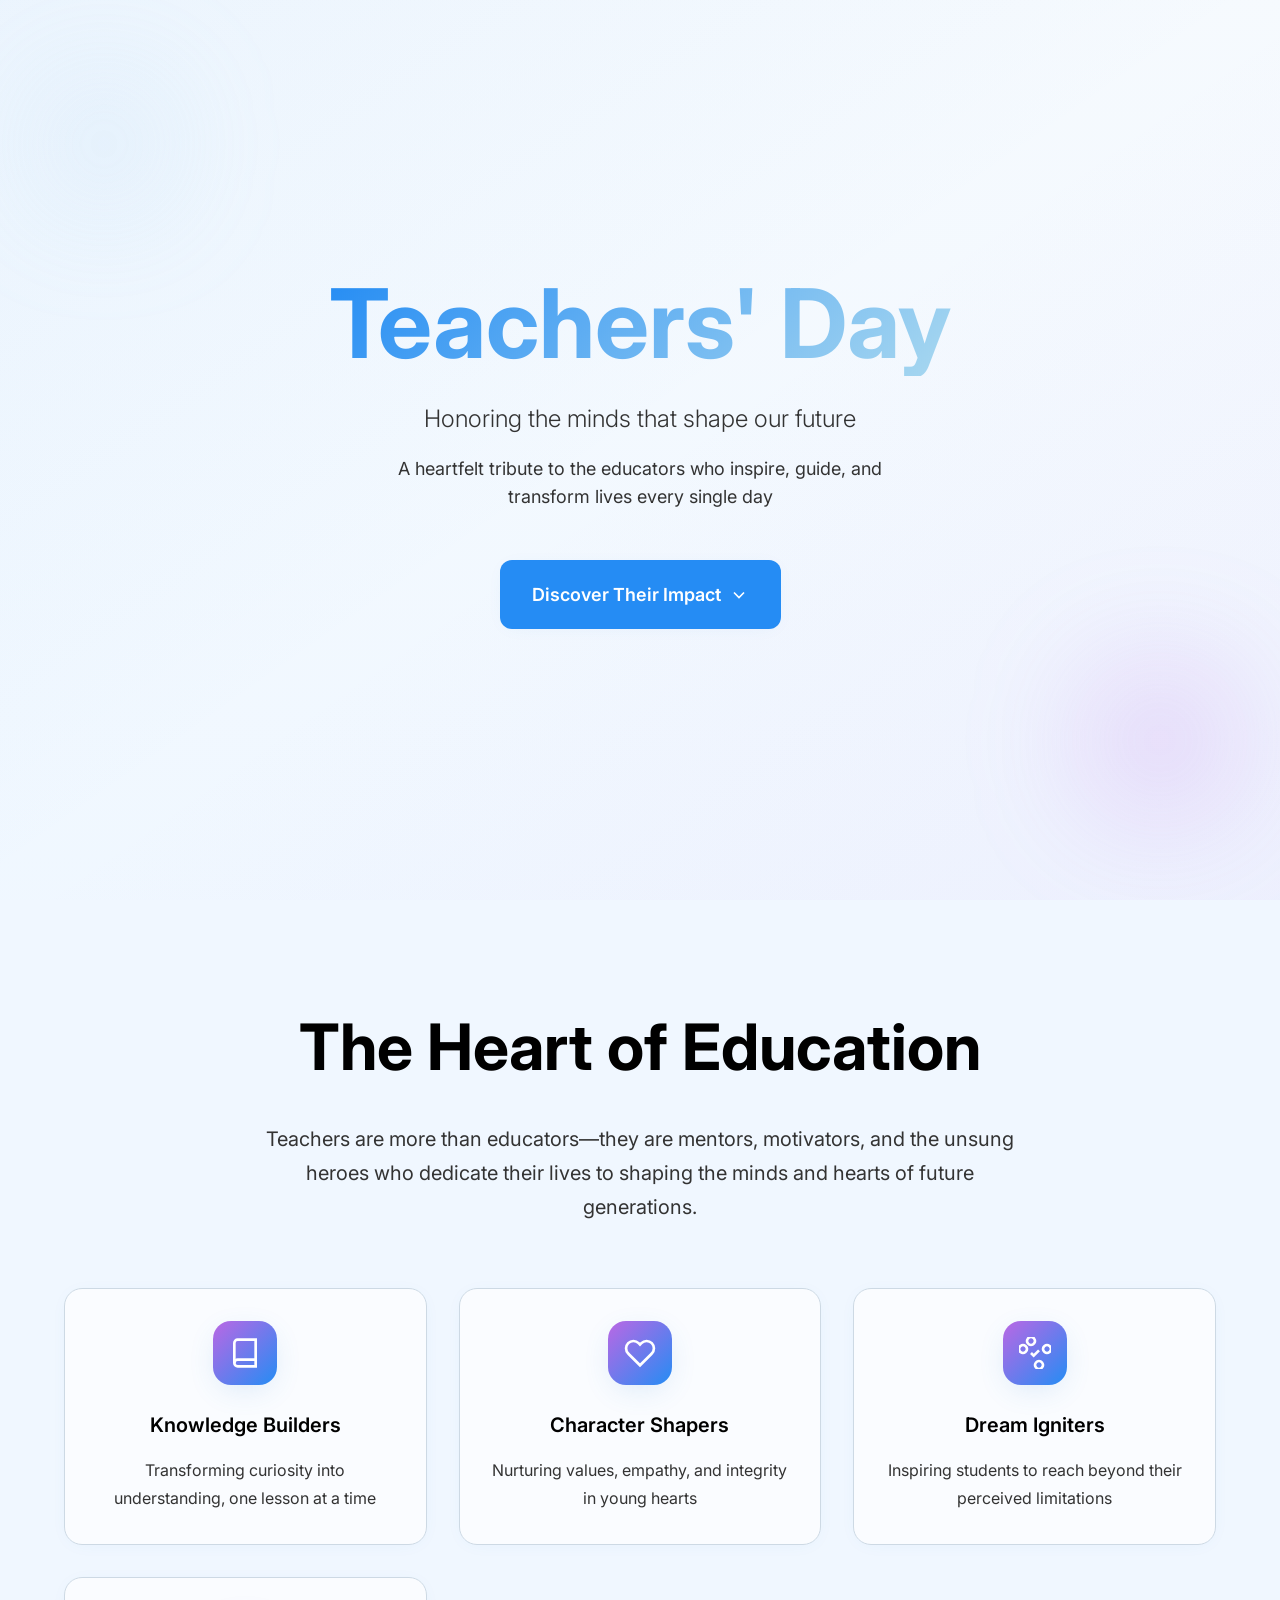
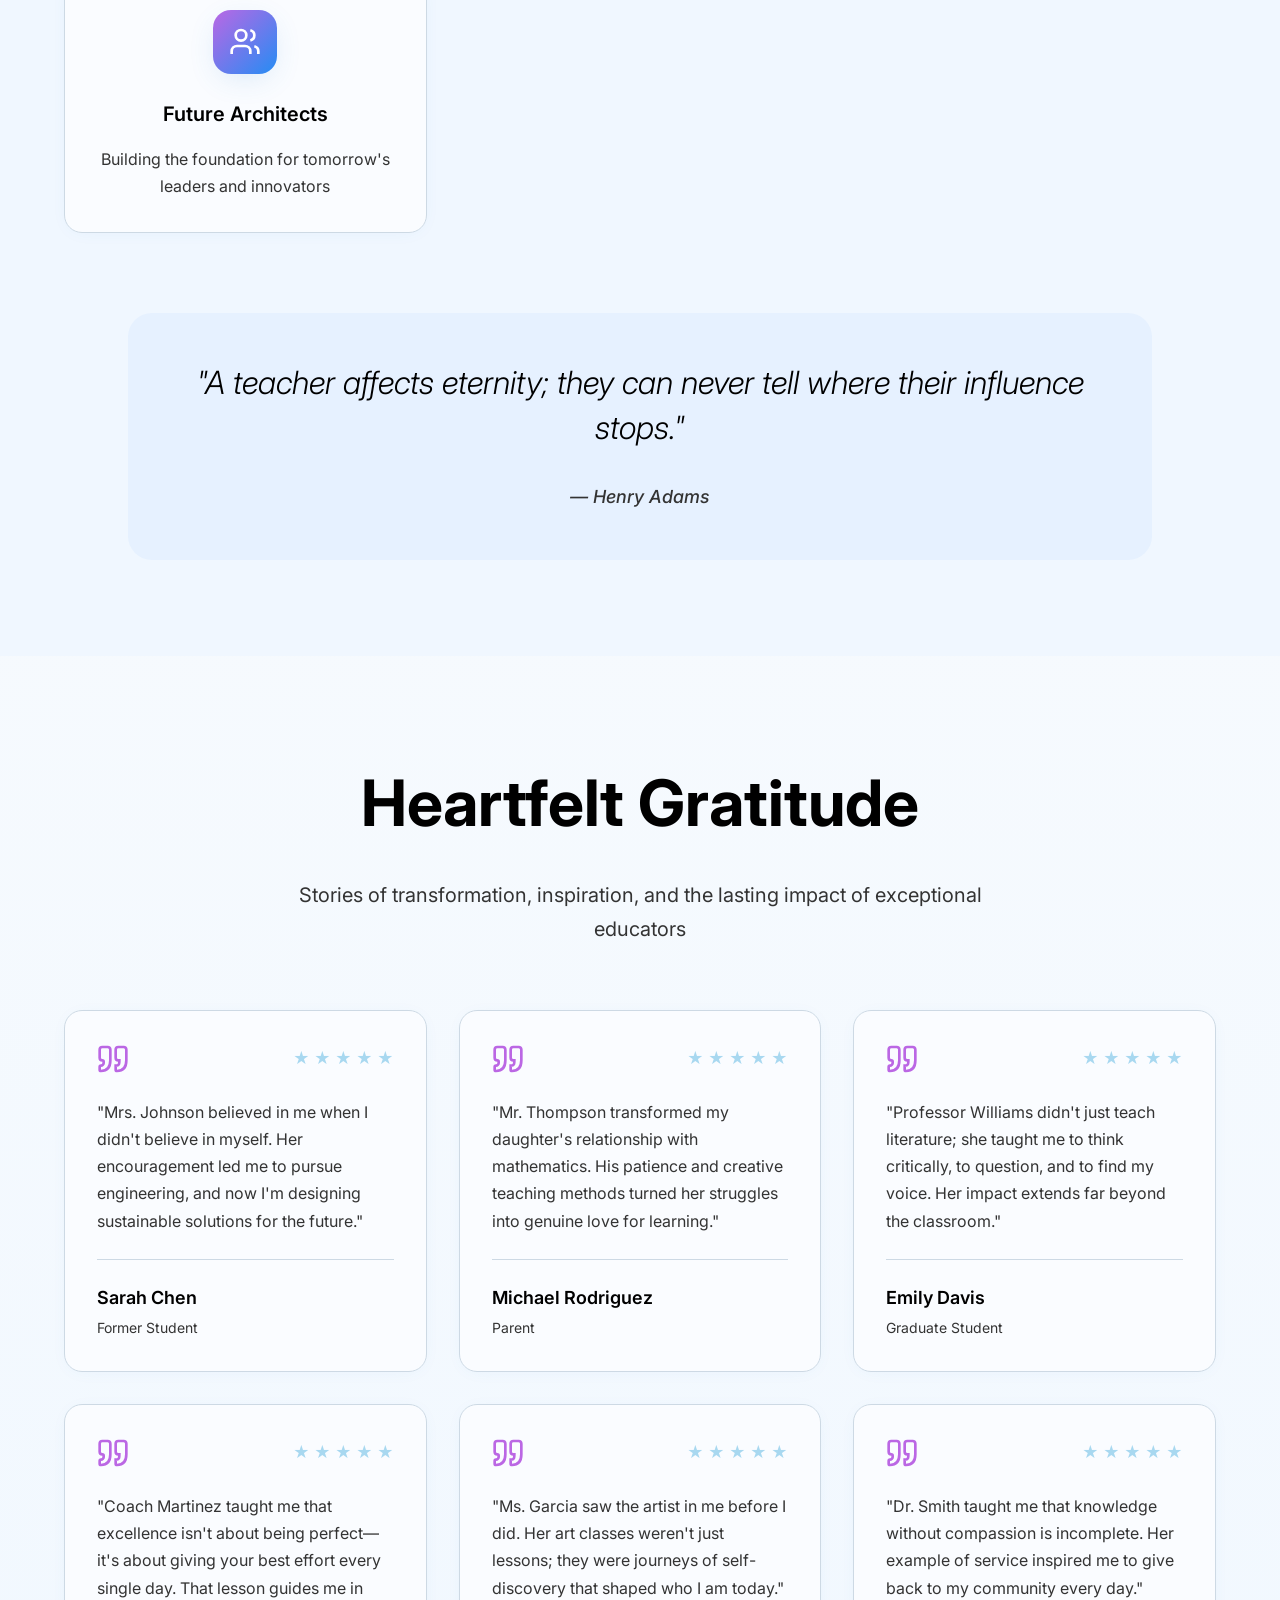
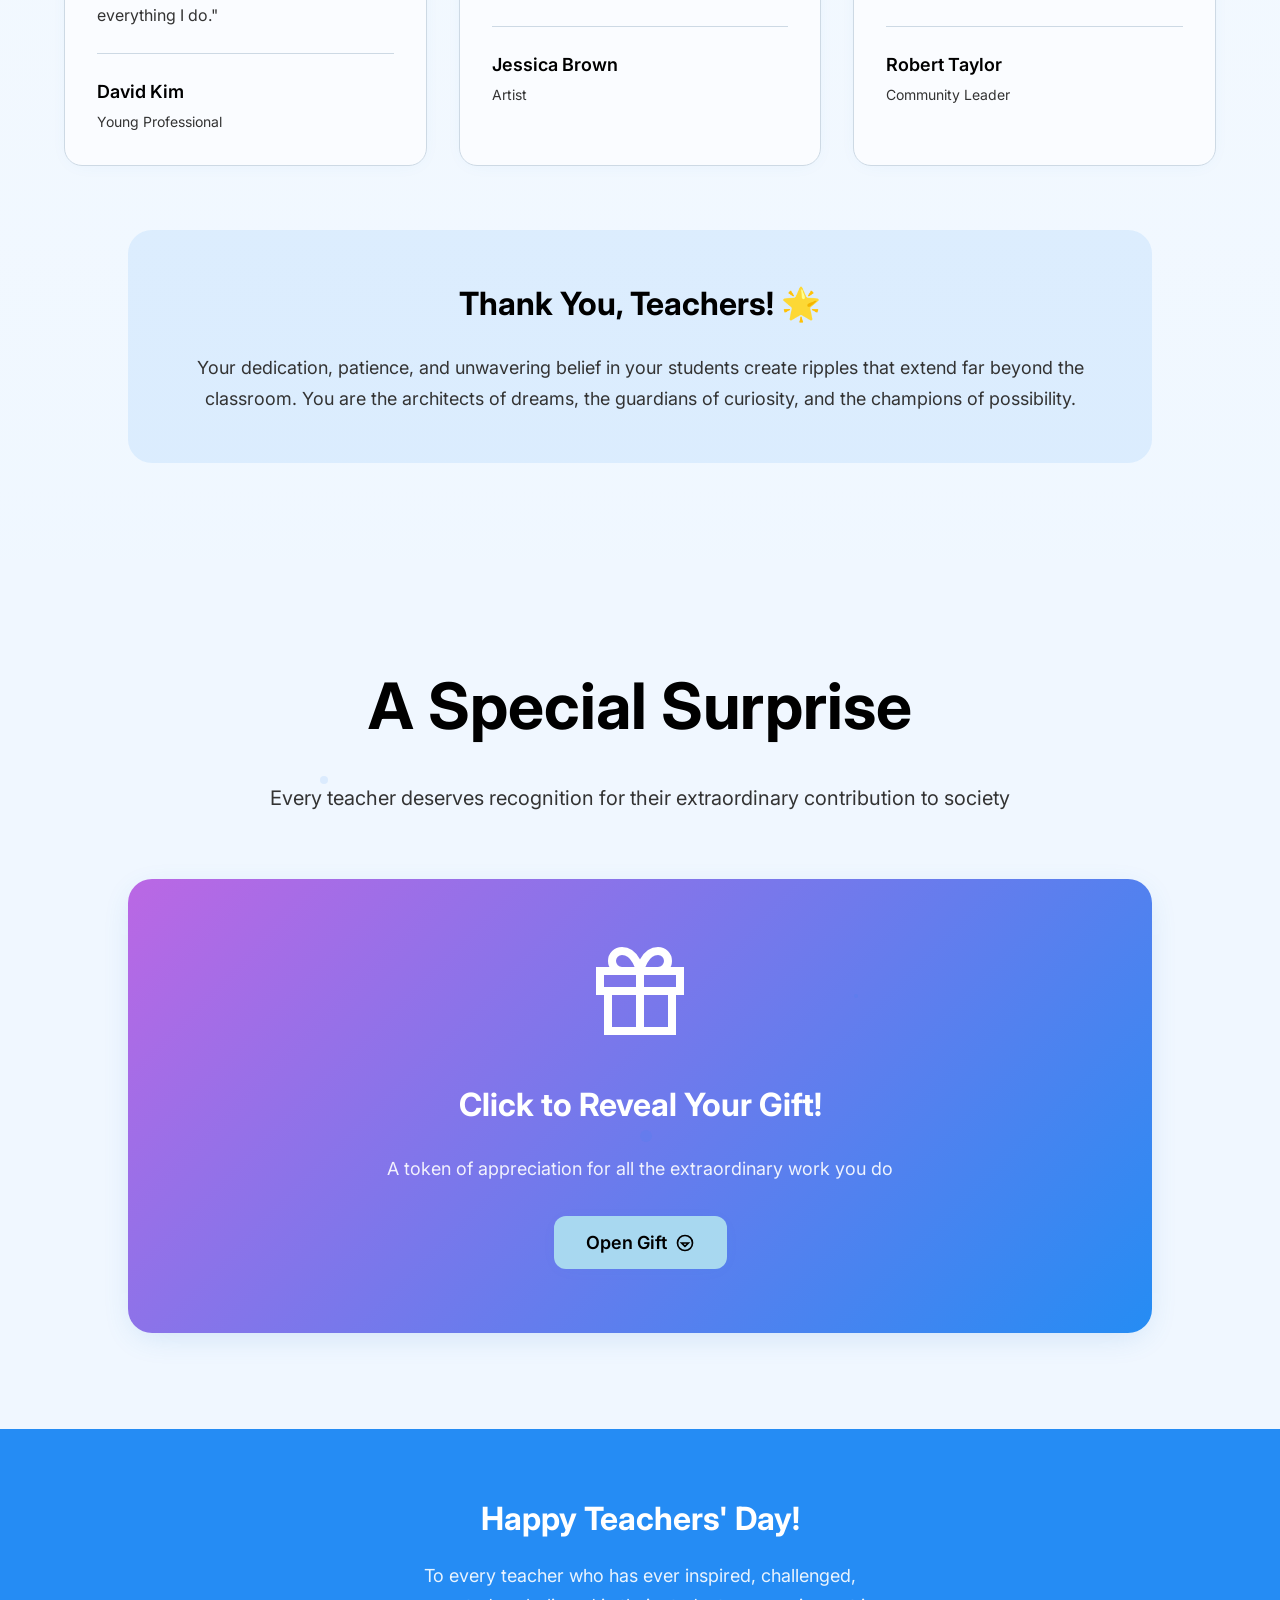
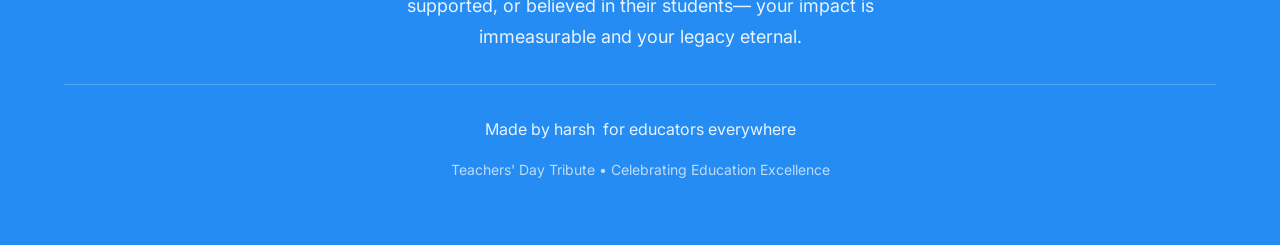
==== commit 7e360ec8: "name change" ====
--- a/teachers-day.html
+++ b/teachers-day.html
@@ -464,13 +464,10 @@
                 
                 <div class="footer-credits">
                     <div class="made-with-love">
-                        <span>Made with</span>
-                        <svg class="heart-icon" width="20" height="20" viewBox="0 0 24 24" fill="none" stroke="currentColor" stroke-width="2">
-                            <path d="M20.84 4.61a5.5 5.5 0 0 0-7.78 0L12 5.67l-1.06-1.06a5.5 5.5 0 0 0-7.78 7.78l1.06 1.06L12 21.23l7.78-7.78 1.06-1.06a5.5 5.5 0 0 0 0-7.78z"></path>
-                        </svg>
+                        <span>Made by harsh </span>
                         <span>for educators everywhere</span>
                     </div>
-                    <p class="copyright">© 2024 Teachers' Day Tribute • Celebrating Education Excellence</p>
+                    <p class="copyright"> Teachers' Day Tribute • Celebrating Education Excellence</p>
                 </div>
             </div>
         </div>
--- a/teachers-day.css
+++ b/teachers-day.css
@@ -13,37 +13,37 @@
 body {
     font-family: 'Inter', 'system-ui', sans-serif;
     line-height: 1.6;
-    color: hsl(220, 15%, 20%);
-    background-color: hsl(43, 47%, 97%);
+    color: var(--foreground);
+    background-color: var(--background);
 }
 
 /* Design System Variables */
 :root {
-    /* Educational color palette */
-    --background: hsl(43, 47%, 97%);
-    --foreground: hsl(220, 15%, 20%);
-    --card: hsl(43, 47%, 98%);
-    --card-foreground: hsl(220, 15%, 20%);
-    --primary: hsl(215, 75%, 35%);
-    --primary-foreground: hsl(43, 47%, 97%);
-    --secondary: hsl(45, 90%, 65%);
-    --secondary-foreground: hsl(220, 15%, 20%);
-    --muted: hsl(43, 30%, 92%);
-    --muted-foreground: hsl(220, 15%, 55%);
-    --accent: hsl(15, 85%, 70%);
-    --accent-foreground: hsl(220, 15%, 20%);
-    --border: hsl(43, 30%, 88%);
+    /* Light Blue Theme */
+    --background: hsl(210, 100%, 97%);
+    --foreground: hsl(0, 0%, 0%);
+    --card: hsl(210, 100%, 99%);
+    --card-foreground: hsl(0, 0%, 0%);
+    --primary: hsl(210, 90%, 55%);
+    --primary-foreground: hsl(0, 0%, 100%);
+    --secondary: hsl(200, 70%, 80%);
+    --secondary-foreground: hsl(0, 0%, 0%);
+    --muted: hsl(200, 40%, 90%);
+    --muted-foreground: hsl(0, 0%, 20%);
+    --accent: hsl(280, 70%, 65%);
+    --accent-foreground: hsl(0, 0%, 100%);
+    --border: hsl(210, 30%, 85%);
     
     /* Gradients */
-    --gradient-primary: linear-gradient(135deg, hsl(215, 75%, 35%), hsl(220, 70%, 45%));
-    --gradient-warm: linear-gradient(135deg, hsl(45, 90%, 65%), hsl(15, 85%, 70%));
-    --gradient-hero: linear-gradient(135deg, hsl(215, 75%, 35%), hsl(45, 90%, 65%), hsl(15, 85%, 70%));
-    --gradient-subtle: linear-gradient(to bottom, hsl(43, 47%, 97%), hsl(43, 30%, 92%));
+    --gradient-primary: linear-gradient(135deg, hsl(210, 90%, 55%), hsl(210, 70%, 65%));
+    --gradient-warm: linear-gradient(135deg, hsl(280, 70%, 65%), hsl(210, 90%, 55%));
+    --gradient-hero: linear-gradient(135deg, hsl(210, 90%, 55%), hsl(200, 70%, 80%));
+    --gradient-subtle: linear-gradient(to bottom, hsl(210, 80%, 98%), hsl(210, 100%, 97%));
     
     /* Shadows */
-    --shadow-soft: 0 2px 20px -8px hsl(215, 75%, 35%, 0.2);
-    --shadow-warm: 0 8px 32px -8px hsl(45, 90%, 65%, 0.3);
-    --shadow-elevated: 0 16px 40px -12px hsl(220, 15%, 20%, 0.15);
+    --shadow-soft: 0 2px 20px -8px hsla(210, 60%, 50%, 0.1);
+    --shadow-warm: 0 8px 32px -8px hsla(210, 60%, 50%, 0.2);
+    --shadow-elevated: 0 16px 40px -12px hsla(210, 60%, 40%, 0.2);
     
     /* Transitions */
     --transition-smooth: all 0.4s cubic-bezier(0.4, 0, 0.2, 1);
@@ -105,7 +105,7 @@
 }
 
 .btn-primary:hover {
-    background-color: hsl(215, 75%, 30%);
+    background-color: hsl(210, 90%, 50%);
     box-shadow: var(--shadow-warm);
     transform: translateY(-2px);
 }
@@ -117,7 +117,7 @@
 }
 
 .btn-secondary:hover {
-    background-color: hsl(45, 90%, 60%);
+    background-color: hsl(200, 70%, 75%);
     box-shadow: var(--shadow-warm);
     transform: translateY(-2px);
 }
@@ -154,7 +154,7 @@
 .bg-gradient {
     position: absolute;
     inset: 0;
-    background: linear-gradient(to bottom right, hsl(215, 75%, 35%, 0.05), transparent, hsl(15, 85%, 70%, 0.05));
+    background: linear-gradient(to bottom right, hsl(210, 90%, 55%, 0.05), transparent, hsl(280, 70%, 65%, 0.05));
 }
 
 .floating-circle {
@@ -169,7 +169,7 @@
     left: 2.5rem;
     width: 8rem;
     height: 8rem;
-    background-color: hsl(45, 90%, 65%, 0.2);
+    background-color: hsl(200, 70%, 80%, 0.2);
 }
 
 .floating-circle-2 {
@@ -177,7 +177,7 @@
     right: 2.5rem;
     width: 10rem;
     height: 10rem;
-    background-color: hsl(15, 85%, 70%, 0.2);
+    background-color: hsl(280, 70%, 65%, 0.2);
     animation-delay: -3s;
 }
 
@@ -307,7 +307,7 @@
 }
 
 .quote-section {
-    background: hsl(215, 75%, 35%, 0.05);
+    background: hsl(210, 90%, 55%, 0.05);
     border-radius: calc(var(--radius) * 2);
     padding: 3rem;
     text-align: center;
@@ -404,7 +404,7 @@
 }
 
 .thank-you-section {
-    background: hsl(215, 75%, 35%, 0.1);
+    background: hsl(210, 90%, 55%, 0.1);
     border-radius: calc(var(--radius) * 2);
     padding: 3rem;
     text-align: center;
@@ -548,7 +548,7 @@
 }
 
 .achievement-card {
-    background: hsl(215, 75%, 35%, 0.05);
+    background: hsl(210, 90%, 55%, 0.05);
     border-radius: var(--radius);
     padding: 1.5rem;
     text-align: center;
@@ -580,7 +580,7 @@
 }
 
 .final-message {
-    background: hsl(215, 75%, 35%, 0.1);
+    background: hsl(210, 90%, 55%, 0.1);
     border-radius: calc(var(--radius) * 1.5);
     padding: 2rem;
     margin-bottom: 3rem;
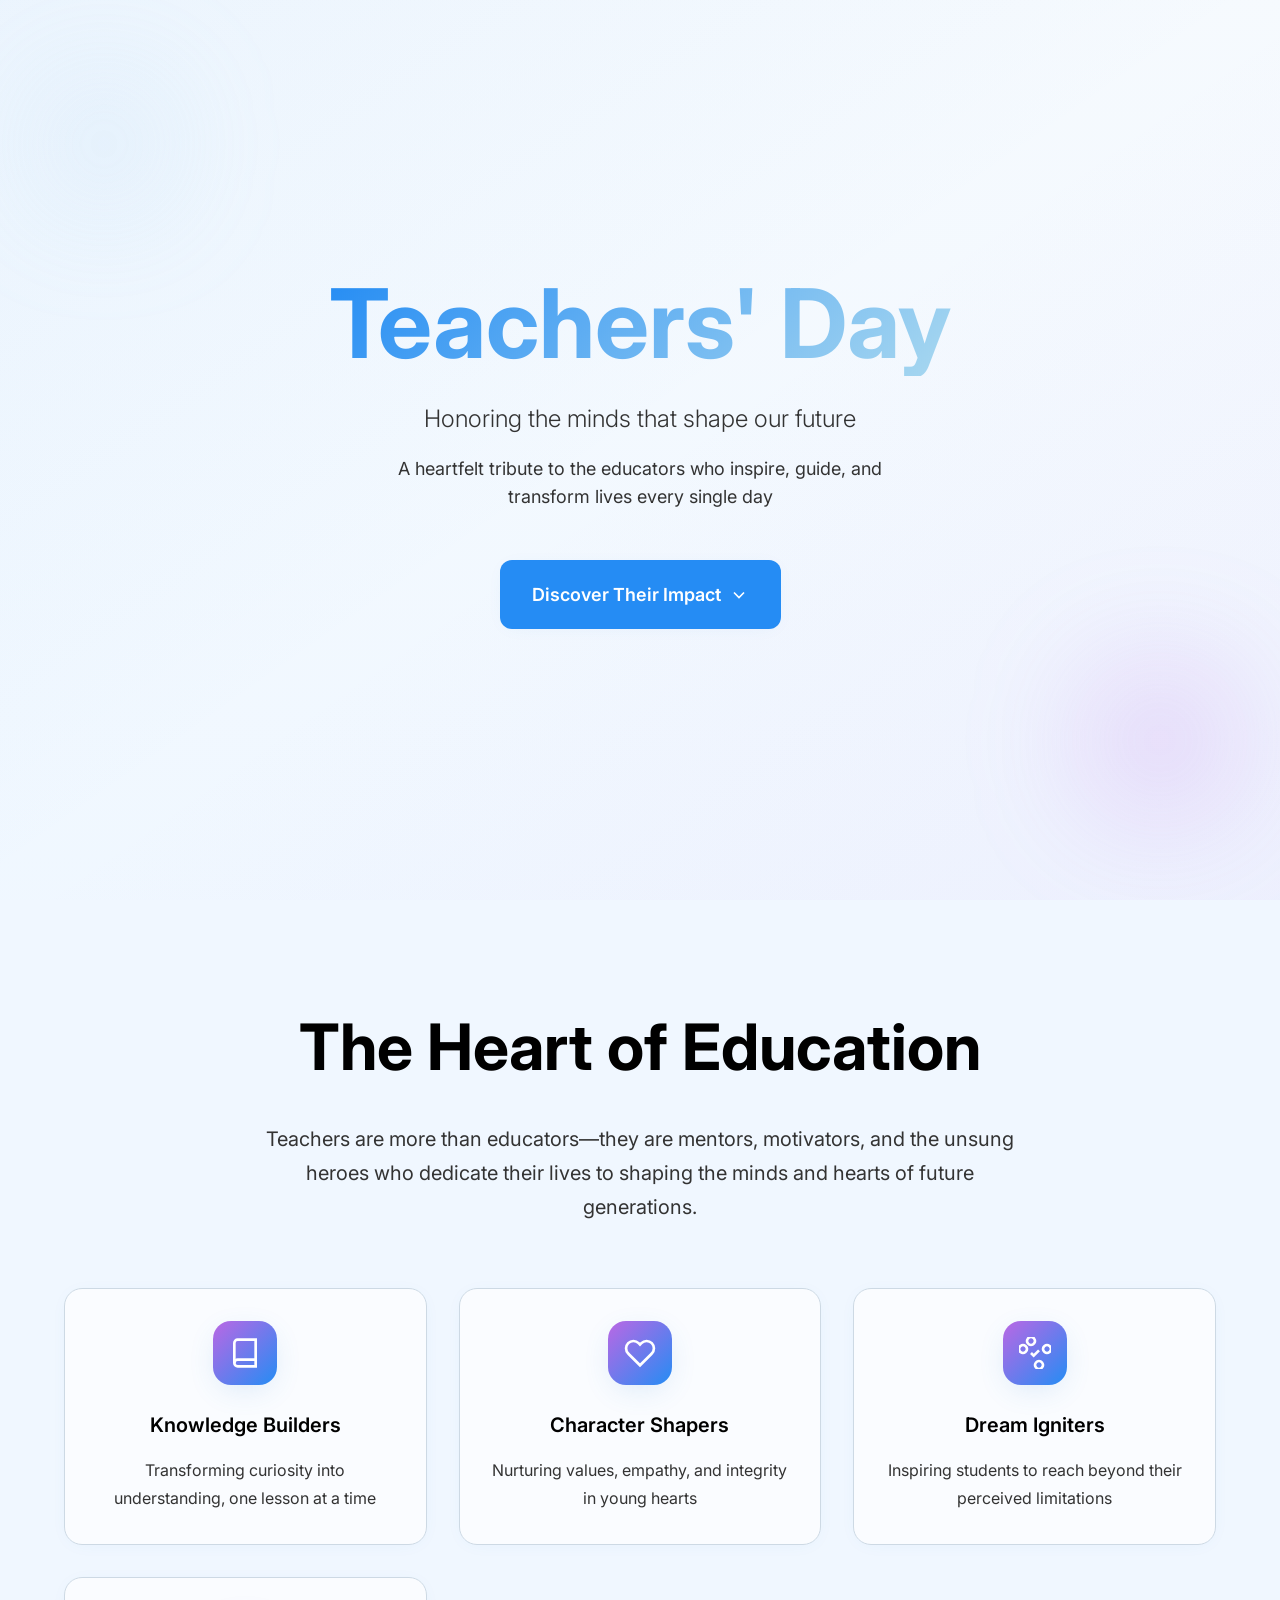
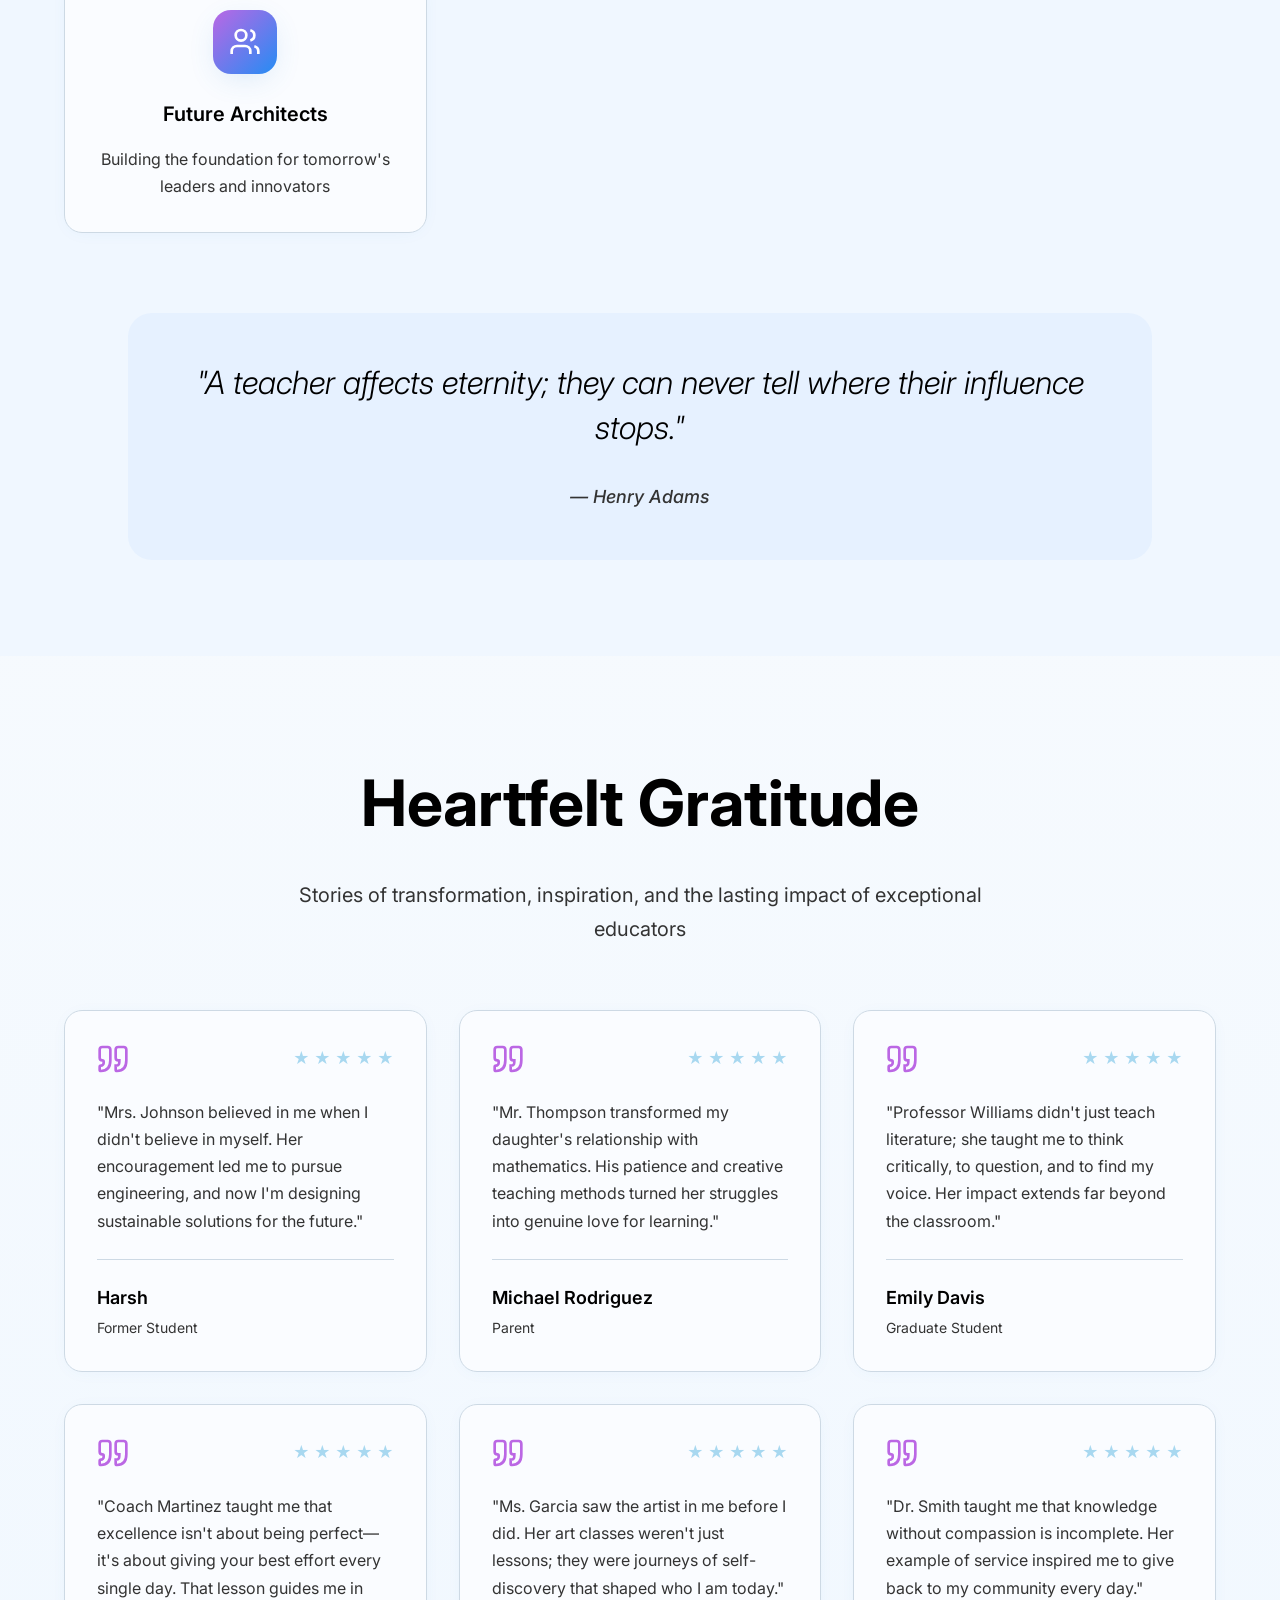
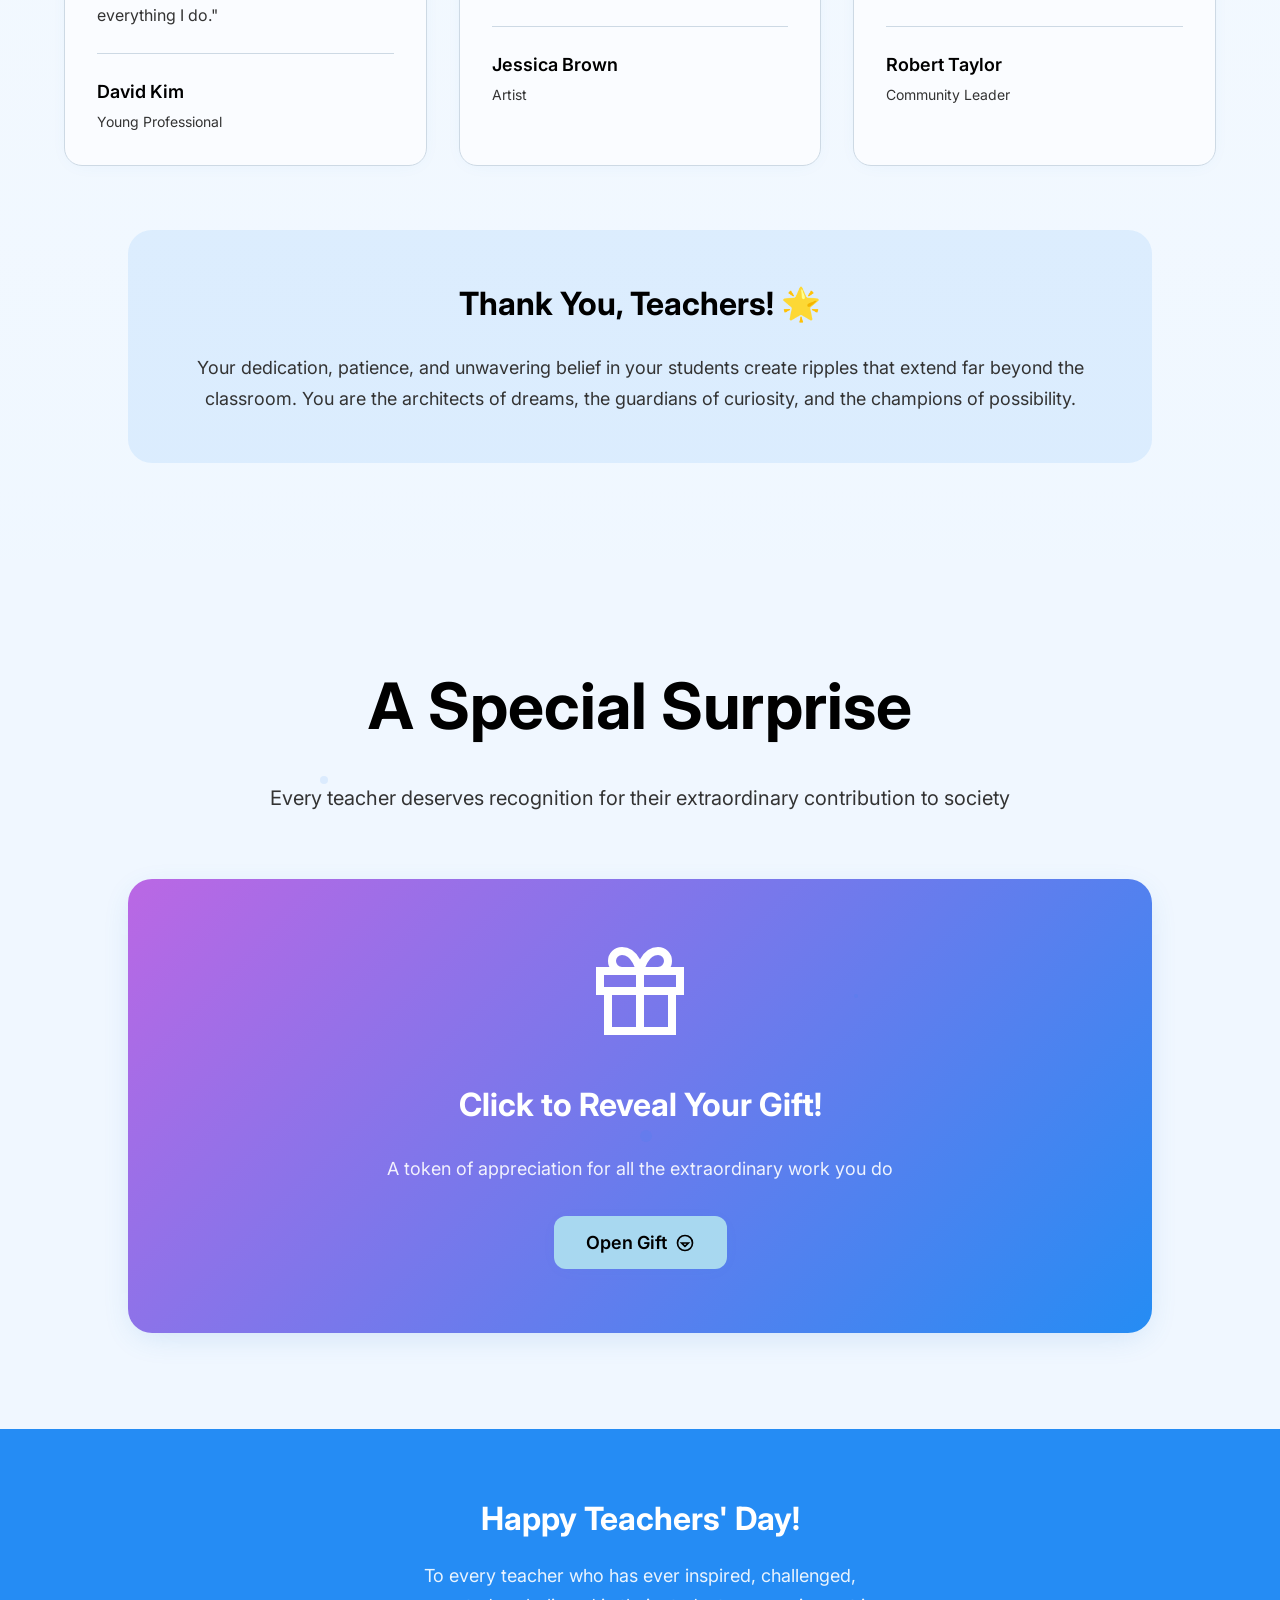
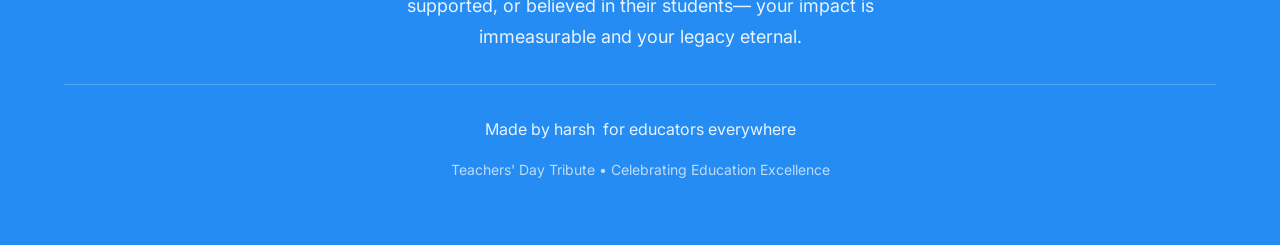
==== commit 07faddab: "Update author name in Teachers' Day tribute and add license to class-variance-authority" ====
--- a/teachers-day.html
+++ b/teachers-day.html
@@ -146,7 +146,7 @@
                         "Mrs. Johnson believed in me when I didn't believe in myself. Her encouragement led me to pursue engineering, and now I'm designing sustainable solutions for the future."
                     </p>
                     <div class="wish-author">
-                        <h4 class="author-name">Sarah Chen</h4>
+                        <h4 class="author-name">Harsh</h4>
                         <p class="author-role">Former Student</p>
                     </div>
                 </div>
